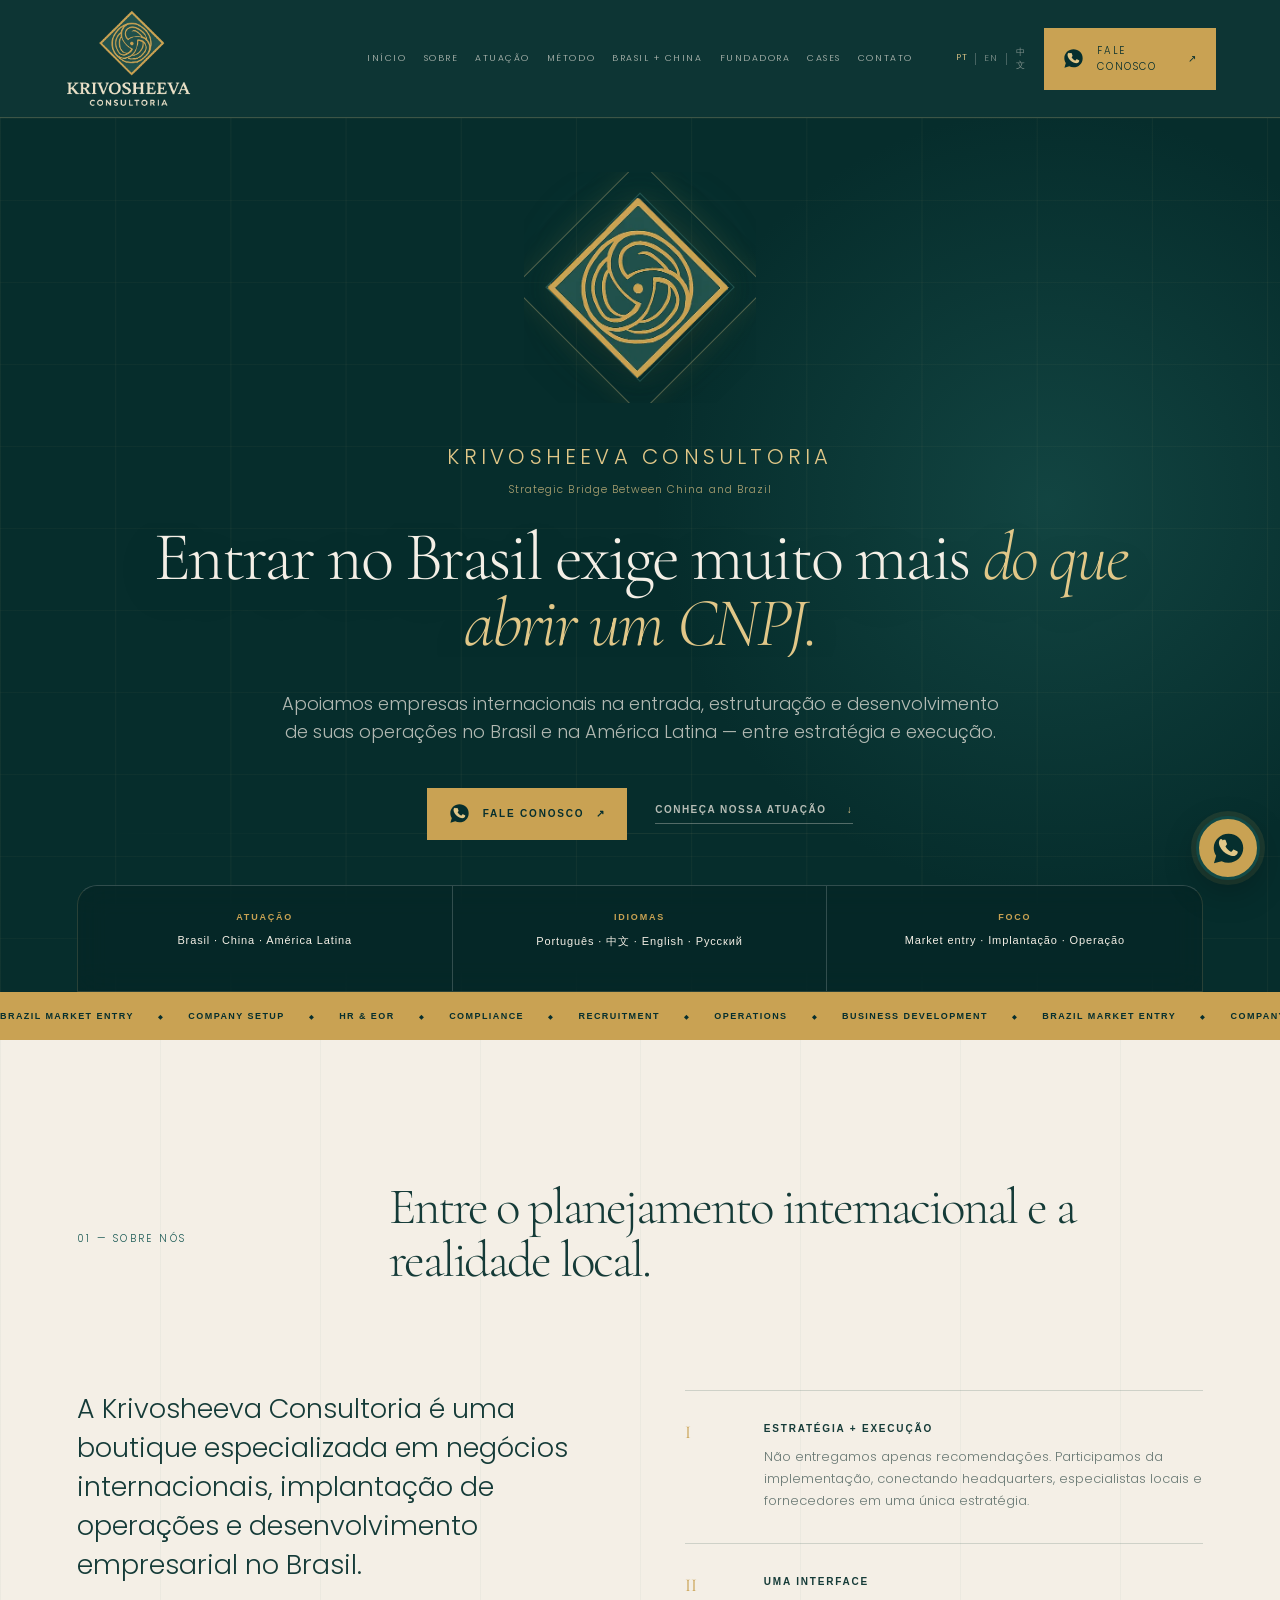
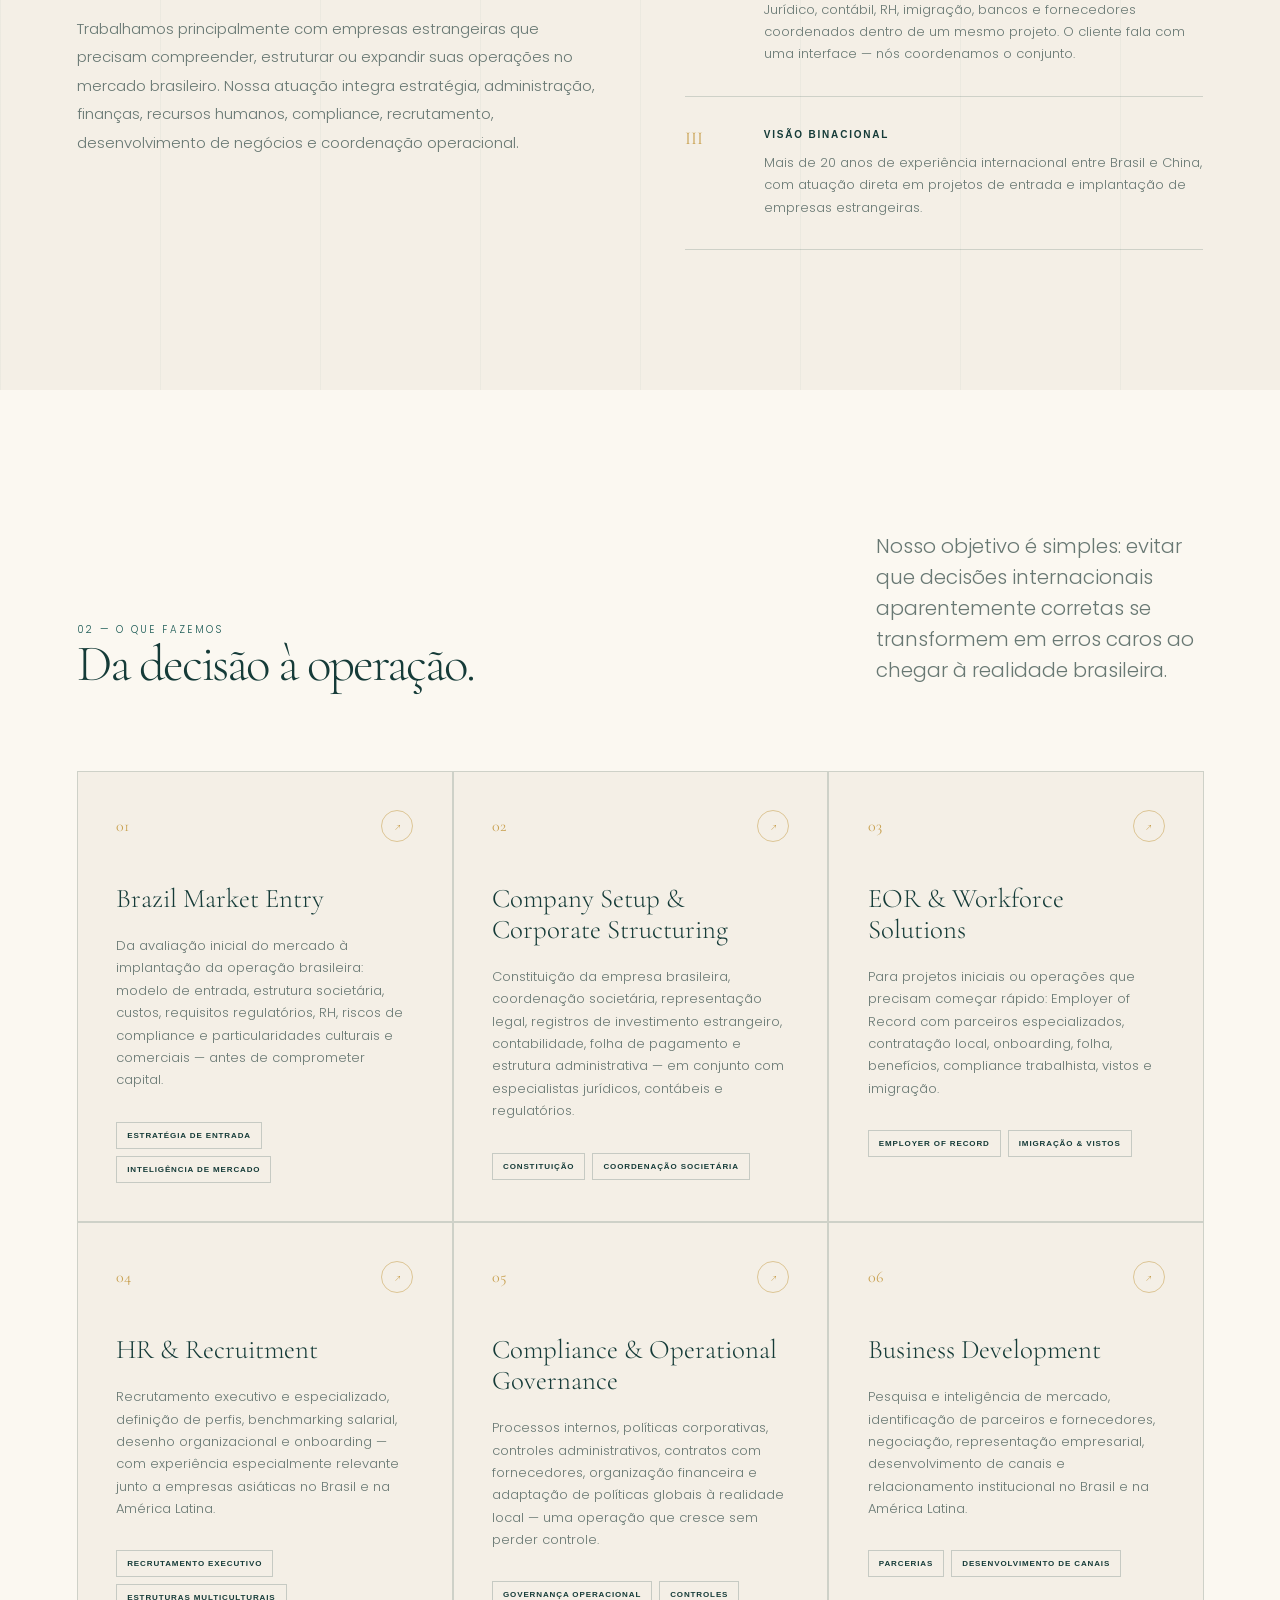
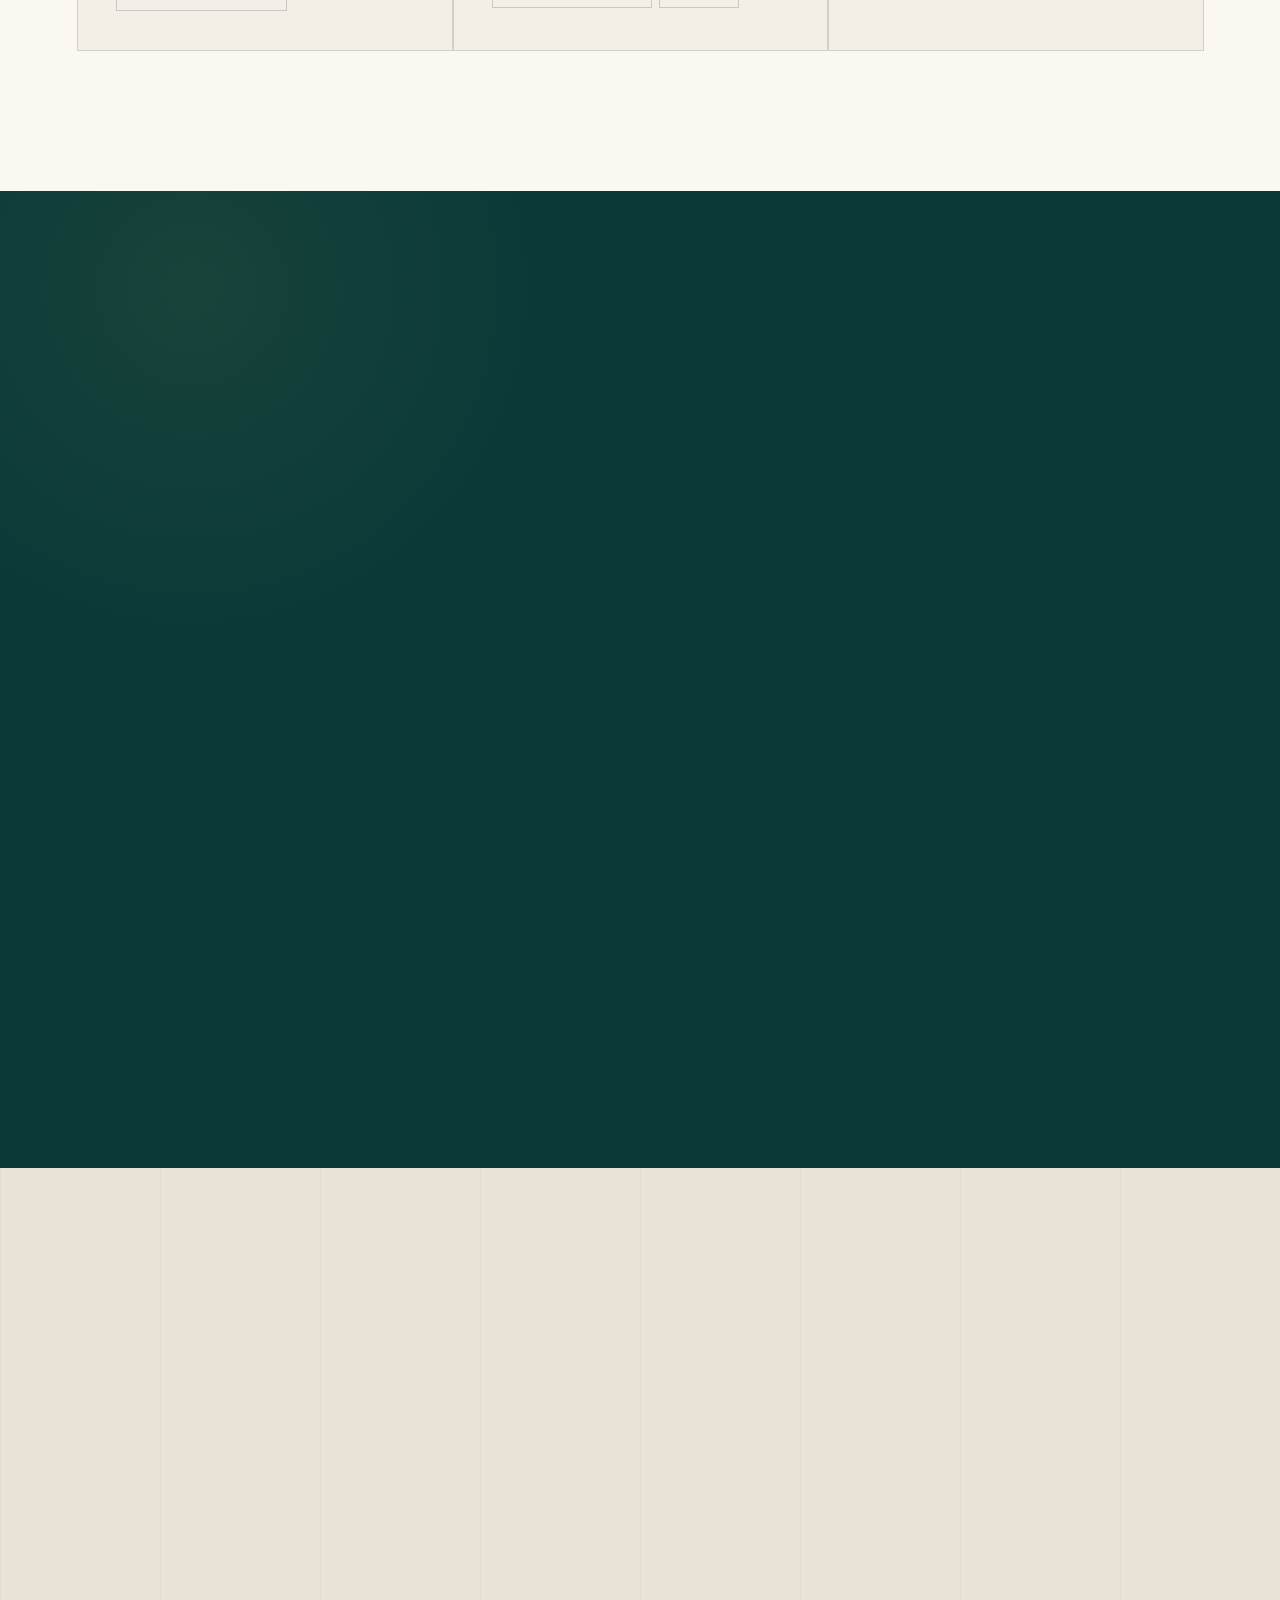
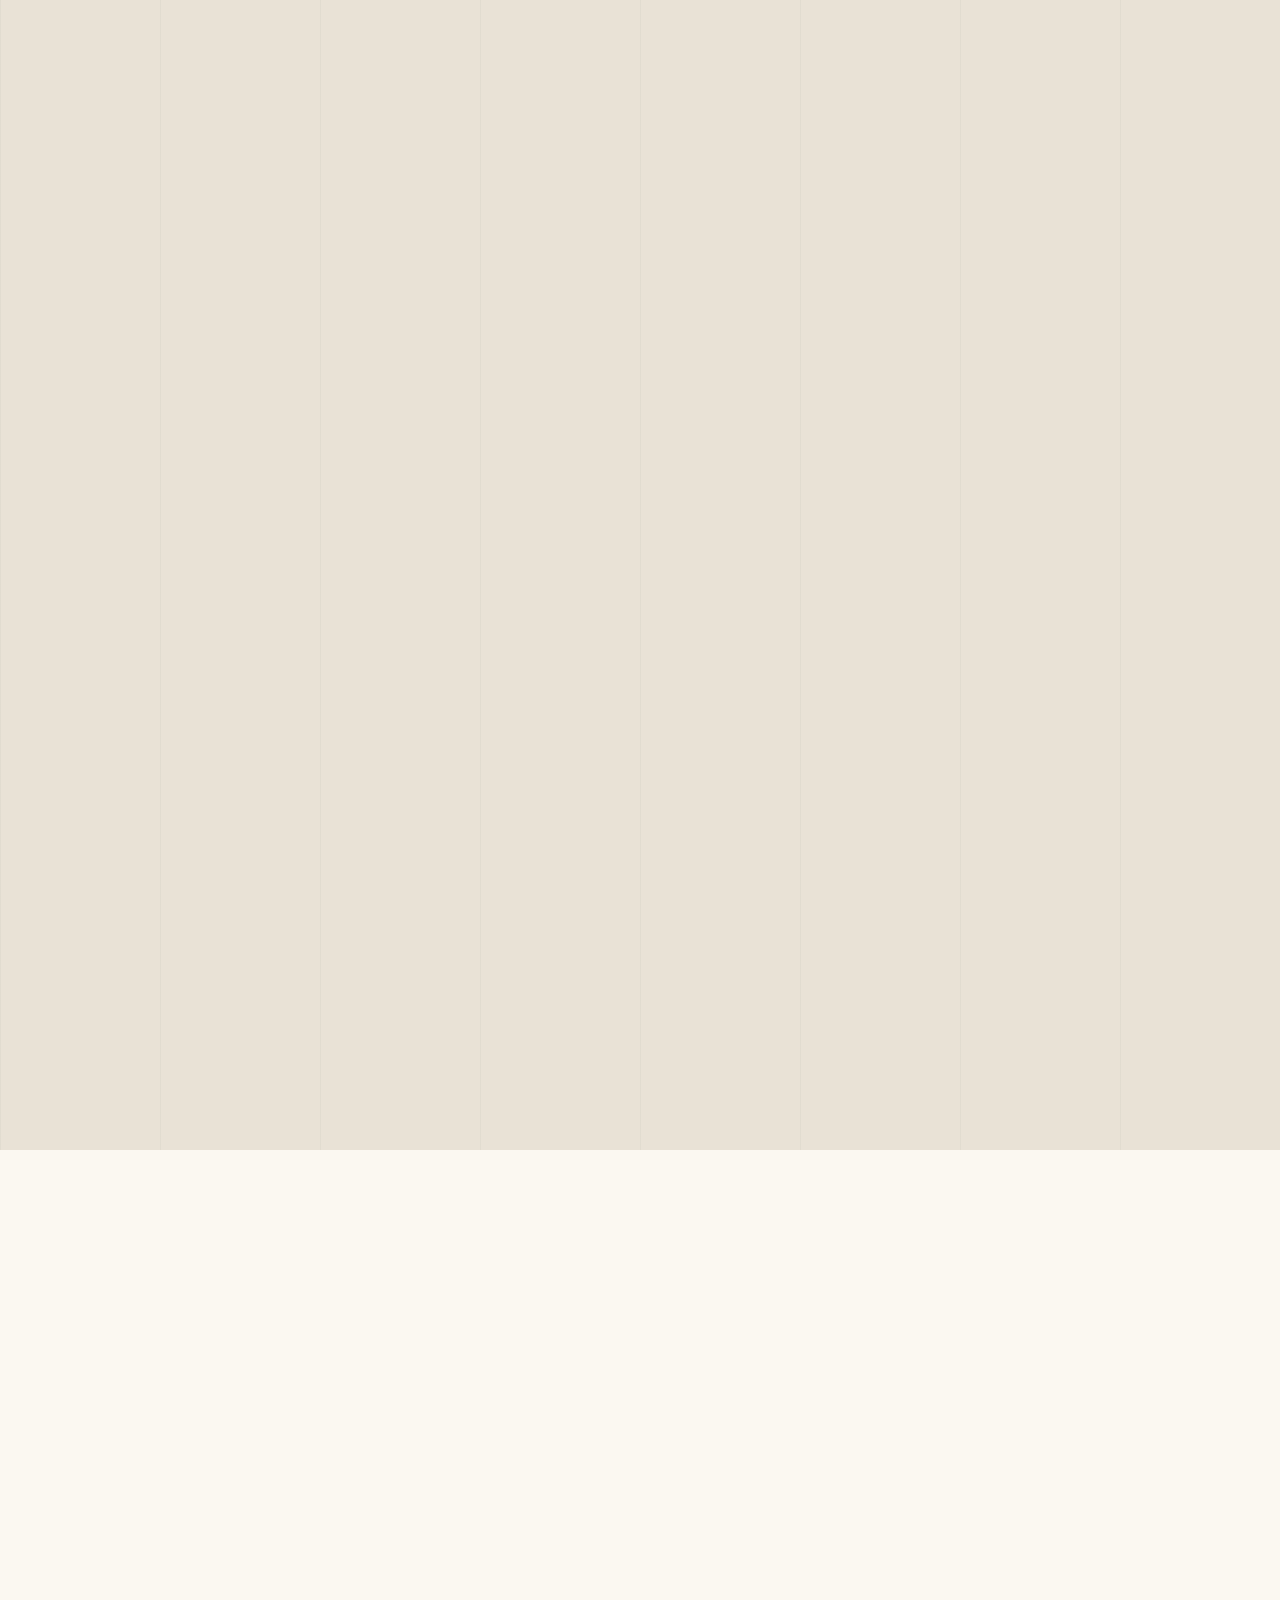
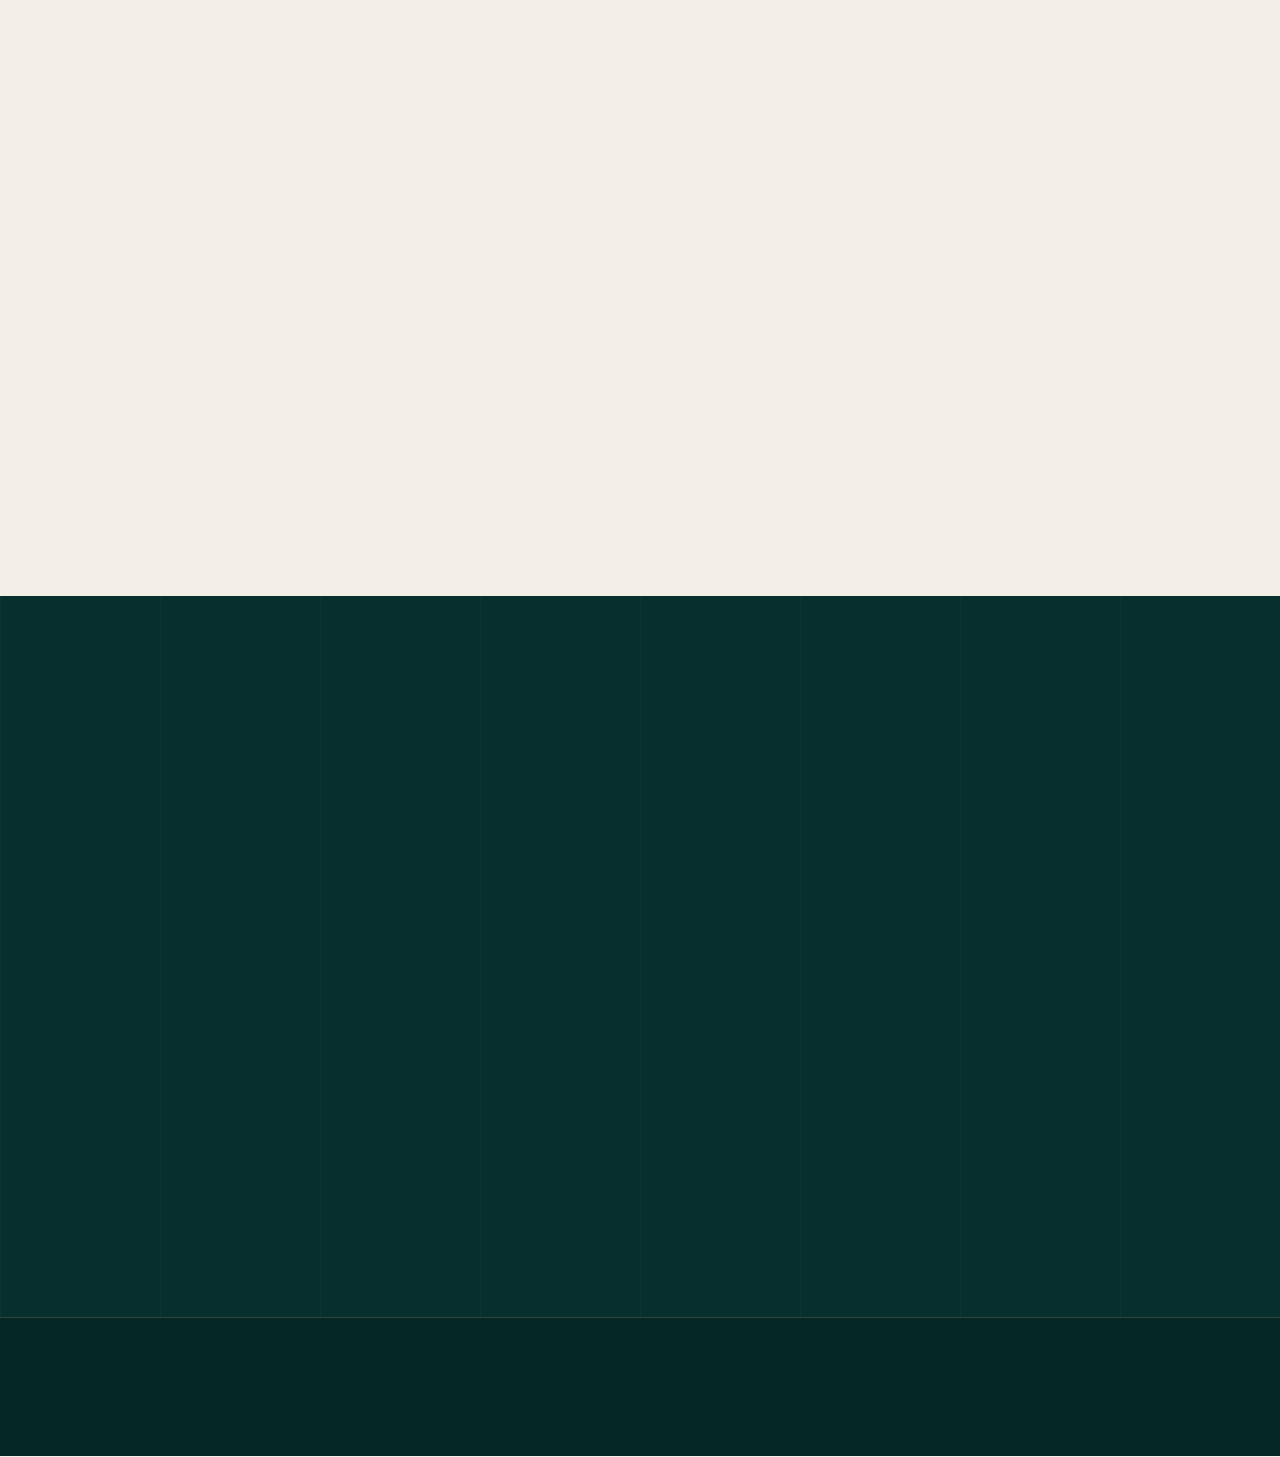
==== index.html @ f13bda57 "Add files via upload" ====
<!doctype html>
<html lang="pt-BR">
<head>
  <meta charset="UTF-8">
  <meta name="viewport" content="width=device-width, initial-scale=1">
  <meta name="description" content="Boutique de consultoria para entrada, estruturação e desenvolvimento de operações internacionais no Brasil, China e América Latina.">
  <meta name="theme-color" content="#062f2e">
  <meta property="og:title" content="Krivosheeva Consultoria">
  <meta property="og:description" content="Strategic Bridge Between China and Brazil">
  <meta property="og:type" content="website">
  <meta property="og:image" content="https://gust4vonmtmoreir4-beep.github.io/krivosheeva/og.jpg">
  <meta name="twitter:card" content="summary_large_image">
  <meta name="twitter:title" content="Krivosheeva Consultoria">
  <meta name="twitter:description" content="Strategic Bridge Between China and Brazil">
  <meta name="twitter:image" content="https://gust4vonmtmoreir4-beep.github.io/krivosheeva/og.jpg">
  <title>Krivosheeva Consultoria</title>
  <link rel="icon" type="image/png" href="favicon.png">
  <link rel="preload" as="image" href="krivosheeva-symbol-v6.webp" type="image/webp" fetchpriority="high">
  <link rel="preconnect" href="https://fonts.googleapis.com">
  <link rel="preconnect" href="https://fonts.gstatic.com" crossorigin>
  <link rel="preload" as="style" href="https://fonts.googleapis.com/css2?family=Cormorant+Garamond:ital,wght@0,300;0,400;0,500;1,300;1,400&family=Poppins:wght@300&display=swap" onload="this.onload=null;this.rel='stylesheet'">
  <noscript><link rel="stylesheet" href="https://fonts.googleapis.com/css2?family=Cormorant+Garamond:ital,wght@0,300;0,400;0,500;1,300;1,400&family=Poppins:wght@300&display=swap"></noscript>
  <style>:root {
  --teal-950: #062f2e;
  --teal-900: #0a3a38;
  --teal-800: #124946;
  --teal-700: #1e5c57;
  --gold: #c9a253;
  --gold-light: #e1c788;
  --ivory: #f4efe6;
  --ivory-deep: #e9e2d6;
  --paper: #fbf8f1;
  --ink: #153b38;
  --muted: #687873;
  --line: rgba(19, 59, 56, 0.17);
  --white-line: rgba(255, 255, 255, 0.18);
  --display: "Cormorant Garamond", Didot, "Bodoni MT", Baskerville, "Times New Roman", serif;
  --sans: "Helvetica Neue", Helvetica, Arial, sans-serif;
}

* {
  box-sizing: border-box;
}

html {
  scroll-behavior: smooth;
  scroll-padding-top: 120px;
}

body {
  margin: 0;
  background: var(--ivory);
  color: var(--ink);
  font-family: var(--sans);
  -webkit-font-smoothing: antialiased;
}

a {
  color: inherit;
  text-decoration: none;
}

button,
a,
summary {
  -webkit-tap-highlight-color: transparent;
}

a:focus-visible,
button:focus-visible,
summary:focus-visible {
  outline: 2px solid var(--gold-light);
  outline-offset: 5px;
}

::selection {
  background: var(--gold);
  color: var(--teal-950);
}

.site-header {
  align-items: center;
  background: rgba(6, 47, 46, 0.97);
  border-bottom: 1px solid rgba(225, 199, 136, 0.22);
  color: var(--ivory);
  display: grid;
  gap: 40px;
  grid-template-columns: minmax(220px, 1fr) auto minmax(220px, 1fr);
  height: 118px;
  padding: 0 clamp(24px, 5vw, 80px);
  position: sticky;
  top: 0;
  z-index: 50;
}

.brand-image {
  height: 102px;
}

.brand-image img {
  display: block;
  height: 100%;
  mix-blend-mode: normal;
  object-fit: contain;
  width: auto;
}

.header-actions {
  align-items: center;
  display: flex;
  gap: 14px;
  justify-self: end;
}

.language-toggle {
  align-items: center;
  background: transparent;
  display: inline-flex;
  gap: 5px;
}

.language-toggle button {
  background: transparent;
  border: 0;
  color: rgba(244, 239, 230, 0.48);
  cursor: pointer;
  font-family: var(--sans);
  font-size: 9px;
  font-weight: 700;
  letter-spacing: 0.1em;
  padding: 10px 3px;
  transition: color 220ms ease, transform 220ms ease;
}

.language-toggle button.active {
  color: var(--gold-light);
  transform: translateY(-1px);
}

.language-toggle i {
  background: rgba(244, 239, 230, 0.25);
  display: block;
  height: 12px;
  width: 1px;
}

.brand {
  align-items: center;
  display: inline-flex;
  gap: 13px;
  justify-self: start;
}

.brand > span:last-child {
  display: flex;
  flex-direction: column;
  line-height: 1;
}

.brand strong {
  font-family: var(--display);
  font-size: 17px;
  font-weight: 500;
  letter-spacing: 0.14em;
}

.brand small {
  font-size: 8px;
  letter-spacing: 0.42em;
  margin-top: 7px;
}

.brand-mark {
  border: 1px solid var(--gold);
  display: grid;
  height: 31px;
  place-items: center;
  transform: rotate(45deg);
  width: 31px;
}

.brand-mark i {
  border: 1px solid var(--gold-light);
  border-radius: 50%;
  height: 17px;
  position: relative;
  width: 17px;
}

.brand-mark i::after {
  background: var(--gold);
  border-radius: 50%;
  content: "";
  height: 4px;
  left: 6px;
  position: absolute;
  top: 6px;
  width: 4px;
}

.desktop-nav {
  align-items: center;
  display: flex;
  gap: 17px;
}

.desktop-nav a {
  color: rgba(244, 239, 230, 0.7);
  font-size: 9px;
  font-weight: 600;
  letter-spacing: 0.17em;
  position: relative;
  text-transform: uppercase;
  transition: color 180ms ease;
}

html[lang="zh-CN"] body {
  font-family: "PingFang SC", "Microsoft YaHei", "Noto Sans CJK SC", var(--sans);
}

html[lang="zh-CN"] .hero h1,
html[lang="zh-CN"] .section h2,
html[lang="zh-CN"] .contact-section h2,
html[lang="zh-CN"] .about-copy .lead,
html[lang="zh-CN"] .service-card h3,
html[lang="zh-CN"] .method-list h3,
html[lang="zh-CN"] .bridge-copy p:first-child,
html[lang="zh-CN"] .bridge-section blockquote,
html[lang="zh-CN"] .founder-content h2,
html[lang="zh-CN"] .founder-portrait figcaption strong,
html[lang="zh-CN"] .cases-grid h3,
html[lang="zh-CN"] .contact-details > a span,
html[lang="zh-CN"] .contact-details > div > span {
  font-family: "Songti SC", "STSong", "Noto Serif CJK SC", serif;
  letter-spacing: -0.02em;
}

html[lang="zh-CN"] .desktop-nav a,
html[lang="zh-CN"] .section-index,
html[lang="zh-CN"] .eyebrow,
html[lang="zh-CN"] .button,
html[lang="zh-CN"] .tags span,
html[lang="zh-CN"] .sectors span,
html[lang="zh-CN"] .expertise-strip span {
  letter-spacing: 0.08em;
}

.desktop-nav a::after {
  background: var(--gold);
  bottom: -8px;
  content: "";
  height: 1px;
  left: 0;
  position: absolute;
  transform: scaleX(0);
  transform-origin: left;
  transition: transform 180ms ease;
  width: 100%;
}

.desktop-nav a:hover {
  color: var(--ivory);
}

.desktop-nav a:hover::after {
  transform: scaleX(1);
}

.header-cta {
  align-items: center;
  background: transparent;
  border: 1px solid rgba(201, 162, 83, 0.65);
  color: var(--ivory);
  display: inline-flex;
  font-size: 10px;
  font-weight: 600;
  gap: 24px;
  justify-self: end;
  letter-spacing: 0.16em;
  padding: 14px 17px;
  text-transform: uppercase;
  transition: background 180ms ease, color 180ms ease;
}

.header-cta:hover {
  background: var(--gold);
  color: var(--teal-950);
}

.mobile-menu {
  display: none;
  justify-self: end;
  position: relative;
}

.mobile-menu summary {
  cursor: pointer;
  display: flex;
  flex-direction: column;
  gap: 6px;
  list-style: none;
  padding: 8px;
}

.mobile-menu summary::-webkit-details-marker {
  display: none;
}

.mobile-menu summary span {
  background: var(--gold-light);
  display: block;
  height: 1px;
  width: 26px;
}

.mobile-menu[open] summary span:first-child {
  transform: translateY(3.5px) rotate(45deg);
}

.mobile-menu[open] summary span:last-child {
  transform: translateY(-3.5px) rotate(-45deg);
}

.mobile-menu nav {
  background: var(--teal-900);
  border: 1px solid rgba(225, 199, 136, 0.3);
  color: var(--ivory);
  display: flex;
  flex-direction: column;
  min-width: 250px;
  padding: 12px 24px;
  position: absolute;
  right: 0;
  top: 46px;
}

.mobile-menu nav a {
  border-bottom: 1px solid var(--white-line);
  font-family: var(--display);
  font-size: 21px;
  padding: 17px 0;
}

.hero {
  background:
    radial-gradient(circle at 50% 38%, rgba(201, 162, 83, 0.15), transparent 28%),
    radial-gradient(circle at 18% 18%, rgba(30, 92, 87, 0.55), transparent 30%),
    linear-gradient(145deg, #052a29 0%, var(--teal-950) 48%, #031f1f 100%),
    var(--teal-950);
  color: var(--ivory);
  isolation: isolate;
  min-height: calc(100vh - 118px);
  overflow: hidden;
  padding: clamp(70px, 9vh, 112px) clamp(24px, 6vw, 96px) 0;
  position: relative;
}

.hero::before {
  background:
    linear-gradient(90deg, rgba(225, 199, 136, 0.055) 1px, transparent 1px) 0 0 / 12.5% 100%,
    linear-gradient(rgba(225, 199, 136, 0.035) 1px, transparent 1px) 0 0 / 100% 92px;
  border: 0;
  content: "";
  inset: 0;
  opacity: 0.7;
  position: absolute;
  z-index: 0;
}

.hero-motion {
  inset: 0;
  overflow: hidden;
  pointer-events: none;
  position: absolute;
  z-index: 1;
}

.motion-ring {
  border: 1px solid rgba(225, 199, 136, 0.17);
  border-radius: 50%;
  left: 50%;
  position: absolute;
  top: 44%;
}

.motion-ring::before,
.motion-ring::after {
  background: var(--gold-light);
  border-radius: 50%;
  box-shadow: 0 0 20px rgba(225, 199, 136, 0.7);
  content: "";
  height: 5px;
  position: absolute;
  width: 5px;
}

.motion-ring::before {
  left: 12%;
  top: 18%;
}

.motion-ring::after {
  bottom: 13%;
  right: 17%;
}

.motion-ring-one {
  animation: motionOrbitOne 20s linear infinite;
  height: min(64vw, 900px);
  width: min(64vw, 900px);
}

.motion-ring-two {
  animation: motionOrbitTwo 25s linear infinite;
  border-color: rgba(225, 199, 136, 0.1);
  height: min(48vw, 680px);
  width: min(48vw, 680px);
}

.motion-ring-three {
  animation: motionOrbitThree 18s ease-in-out infinite;
  border-color: rgba(225, 199, 136, 0.13);
  height: min(29vw, 390px);
  width: min(86vw, 1200px);
}

.motion-node {
  animation: motionNodePulse 3.6s ease-in-out infinite;
  background: var(--gold);
  background-clip: padding-box;
  border: 4px solid rgba(201, 162, 83, 0.14);
  border-radius: 50%;
  box-shadow: 0 0 0 1px rgba(225, 199, 136, 0.35), 0 0 28px rgba(201, 162, 83, 0.42);
  height: 13px;
  position: absolute;
  width: 13px;
}

.motion-node-one { left: 13%; top: 28%; }
.motion-node-two { animation-delay: -1.2s; right: 16%; top: 22%; }
.motion-node-three { animation-delay: -2.1s; bottom: 25%; left: 22%; }
.motion-node-four { animation-delay: -0.6s; bottom: 21%; right: 19%; }

.motion-label {
  animation: motionLabelFloat 7s ease-in-out infinite;
  color: rgba(225, 199, 136, 0.44);
  font-size: 8px;
  font-weight: 700;
  letter-spacing: 0.28em;
  position: absolute;
  text-transform: uppercase;
}

.motion-label-one { left: 8%; top: 50%; }
.motion-label-two { animation-delay: -2.4s; right: 9%; top: 43%; }
.motion-label-three { animation-delay: -4.5s; bottom: 15%; left: 50%; translate: -50% 0; }

.hero-grid {
  align-items: center;
  display: grid;
  grid-template-columns: minmax(0, 1fr);
  margin: 0 auto;
  max-width: 1160px;
  min-height: 530px;
  position: relative;
  z-index: 2;
}

.hero-copy {
  margin: 0 auto;
  max-width: 1000px;
  position: relative;
  text-align: center;
  width: 100%;
  z-index: 2;
}

.eyebrow,
.section-index {
  align-items: center;
  color: var(--gold);
  display: flex;
  font-size: 10px;
  font-weight: 700;
  gap: 12px;
  letter-spacing: 0.24em;
  margin: 0 0 28px;
  text-transform: uppercase;
}

.eyebrow span {
  background: var(--gold);
  display: block;
  height: 1px;
  width: 34px;
}

.hero .eyebrow {
  justify-content: center;
}

.hero h1 {
  font-family: var(--display);
  font-size: clamp(44px, 4.7vw, 72px);
  font-weight: 400;
  letter-spacing: -0.045em;
  line-height: 0.98;
  margin: 0 auto;
  max-width: 900px;
  text-shadow: 0 12px 55px rgba(0, 0, 0, 0.22);
}

.hero-intro {
  color: rgba(244, 239, 230, 0.72);
  font-family: var(--display);
  font-size: clamp(17px, 1.4vw, 22px);
  line-height: 1.54;
  margin: 34px auto 0;
  max-width: 720px;
}

.hero-actions,
.contact-actions {
  align-items: center;
  display: flex;
  flex-wrap: wrap;
  gap: 28px;
  margin-top: 42px;
}

.hero-actions {
  justify-content: center;
}

.button {
  align-items: center;
  display: inline-flex;
  font-size: 10px;
  font-weight: 700;
  gap: 30px;
  justify-content: space-between;
  letter-spacing: 0.18em;
  min-height: 52px;
  padding: 0 21px;
  text-transform: uppercase;
  transition: background 180ms ease, color 180ms ease, border-color 180ms ease;
}

.button span {
  transition: transform 220ms ease;
}

.button:hover span {
  transform: translate(3px, -3px);
}

.whatsapp-button {
  gap: 12px;
}

.whatsapp-button > span:last-child {
  margin-left: auto;
}

.whatsapp-icon {
  flex: 0 0 auto;
  height: 23px;
  overflow: visible;
  width: 23px;
}

.whatsapp-icon path:first-child {
  fill: #25d366;
}

.whatsapp-icon path:last-child {
  fill: #ffffff;
}

.button-gold {
  background: var(--gold);
  color: var(--teal-950);
}

.button-gold:hover {
  background: var(--gold-light);
}

.button-outline {
  border: 1px solid rgba(244, 239, 230, 0.4);
  color: var(--ivory);
}

.button-outline:hover {
  border-color: var(--gold);
  color: var(--gold-light);
}

.text-link {
  border-bottom: 1px solid rgba(244, 239, 230, 0.32);
  color: rgba(244, 239, 230, 0.74);
  font-size: 10px;
  font-weight: 600;
  letter-spacing: 0.15em;
  padding-bottom: 8px;
  text-transform: uppercase;
}

.text-link span {
  color: var(--gold-light);
  margin-left: 16px;
}

.hero-emblem {
  align-items: center;
  display: flex;
  flex-direction: column;
  justify-content: center;
  min-height: 470px;
  position: relative;
}

.hero-emblem figure {
  background: var(--paper);
  border: 1px solid rgba(225, 199, 136, 0.65);
  box-shadow: 0 30px 80px rgba(0, 0, 0, 0.22);
  margin: 0;
  padding: clamp(14px, 2vw, 26px);
  position: relative;
  transform: rotate(-2deg);
  width: min(100%, 430px);
  z-index: 2;
  animation: emblemFloat 7s ease-in-out infinite;
}

.hero-emblem figure::after {
  border: 1px solid rgba(201, 162, 83, 0.45);
  content: "";
  inset: 10px;
  pointer-events: none;
  position: absolute;
}

.hero-emblem img {
  display: block;
  height: auto;
  mix-blend-mode: multiply;
  width: 100%;
}

.hero-emblem.hero-visual {
  min-height: 470px;
}

.hero-emblem figure.hero-illustration {
  animation: heroVisualFloat 8s ease-in-out infinite;
  background: transparent;
  border: 0;
  box-shadow: none;
  padding: 0;
  transform: none;
  width: min(100%, 790px);
}

.hero-emblem figure.hero-illustration::after {
  display: none;
}

.hero-emblem figure.hero-illustration img {
  filter: drop-shadow(0 30px 30px rgba(0, 0, 0, 0.22));
  mix-blend-mode: normal;
}

.hero-emblem > p {
  color: rgba(244, 239, 230, 0.54);
  font-size: 8px;
  letter-spacing: 0.18em;
  margin: 24px 0 0;
  position: relative;
  text-transform: uppercase;
  z-index: 2;
}

.hero-emblem > p .concept {
  color: var(--gold);
  margin: 0 5px;
}

.hero-emblem > p .concept b {
  font-weight: 400;
  margin-right: 10px;
}

.orbit {
  border: 1px solid rgba(201, 162, 83, 0.18);
  border-radius: 50%;
  height: 470px;
  position: absolute;
  width: 470px;
}

.orbit-one {
  animation: orbitSpin 28s linear infinite;
}

.orbit::after {
  background: var(--gold);
  border-radius: 50%;
  content: "";
  height: 5px;
  left: 38px;
  position: absolute;
  top: 72px;
  width: 5px;
}

.orbit-two {
  height: 390px;
  transform: rotate(62deg);
  width: 390px;
  animation: orbitSpinReverse 22s linear infinite;
}

.hero-facts {
  backdrop-filter: blur(14px);
  background: rgba(4, 35, 34, 0.5);
  border: 1px solid rgba(225, 199, 136, 0.17);
  border-radius: 20px 20px 0 0;
  border-top: 1px solid var(--white-line);
  display: grid;
  grid-template-columns: repeat(3, 1fr);
  margin: clamp(70px, 10vh, 120px) auto 0;
  max-width: 1380px;
  overflow: hidden;
  position: relative;
  z-index: 2;
}

.hero-facts div {
  align-items: center;
  border-right: 1px solid var(--white-line);
  display: flex;
  flex-direction: column;
  gap: 12px;
  min-height: 105px;
  padding: 26px 34px;
  text-align: center;
}

.hero-facts div:first-child {
  padding-left: 34px;
}

.hero-facts div:last-child {
  border-right: 0;
}

.hero .button-gold {
  overflow: hidden;
  position: relative;
}

.hero .button-gold::after {
  animation: heroButtonShine 4.8s ease-in-out infinite;
  background: linear-gradient(90deg, transparent, rgba(255, 255, 255, 0.48), transparent);
  content: "";
  inset: 0;
  position: absolute;
  transform: translateX(-140%) skewX(-18deg);
}

.hero-facts span,
.contact-details > p,
.sectors > p,
.trusted-by > span {
  color: var(--gold);
  font-size: 9px;
  font-weight: 700;
  letter-spacing: 0.2em;
  text-transform: uppercase;
}

.hero-facts strong {
  font-size: 11px;
  font-weight: 500;
  letter-spacing: 0.08em;
}

.expertise-strip {
  align-items: center;
  background: var(--gold);
  color: var(--teal-950);
  display: flex;
  justify-content: flex-start;
  min-height: 48px;
  overflow: hidden;
  padding: 0;
  white-space: nowrap;
}

.expertise-track {
  align-items: center;
  animation: expertiseMarquee 34s linear infinite;
  display: flex;
  flex-shrink: 0;
  min-width: max-content;
  will-change: transform;
}

.expertise-strip span {
  align-items: center;
  display: inline-flex;
  font-size: 9px;
  font-weight: 800;
  letter-spacing: 0.16em;
  text-transform: uppercase;
}

.expertise-strip span i {
  font-size: 6px;
  font-style: normal;
  margin: 0 24px;
}

.section {
  padding: clamp(90px, 11vw, 168px) clamp(24px, 6vw, 96px);
}

.section-light {
  background:
    linear-gradient(90deg, rgba(19, 59, 56, 0.035) 1px, transparent 1px) 0 0 / 12.5% 100%,
    var(--ivory);
}

.section-heading,
.about-layout,
.section-heading-wide,
.bridge-heading,
.bridge-grid,
.founder-section,
.cases-grid,
.trusted-by {
  margin-left: auto;
  margin-right: auto;
  max-width: 1380px;
}

.section-heading {
  display: grid;
  gap: 35px;
  grid-template-columns: minmax(170px, 0.34fr) minmax(0, 1fr);
}

.section-index {
  color: var(--teal-700);
  margin: 9px 0 0;
}

.section-index-gold {
  color: var(--gold-light);
}

.section h2,
.contact-section h2 {
  font-family: var(--display);
  font-size: clamp(36px, 4vw, 61px);
  font-weight: 400;
  letter-spacing: -0.04em;
  line-height: 1.04;
  margin: 0;
}

.section-heading h2 {
  max-width: 900px;
}

.about-layout {
  display: grid;
  gap: clamp(55px, 7vw, 105px);
  grid-template-columns: minmax(0, 1fr) minmax(420px, 1fr);
  margin-top: clamp(70px, 8vw, 118px);
  padding-left: 0;
}

.about-copy .lead {
  color: var(--ink);
  font-family: var(--display);
  font-size: clamp(24px, 2.1vw, 32px);
  line-height: 1.45;
  margin: 0 0 30px;
}

.about-copy > p:not(.lead),
.bridge-copy p,
.founder-content > p,
.method-intro > p:last-child,
.contact-copy > p {
  color: var(--muted);
  font-size: 15px;
  line-height: 1.9;
}

.principles {
  border-top: 1px solid var(--line);
}

.principles article {
  border-bottom: 1px solid var(--line);
  display: grid;
  gap: 25px;
  grid-template-columns: 54px 1fr;
  padding: 30px 0;
}

.principles article > span {
  color: var(--gold);
  font-family: var(--display);
  font-size: 18px;
}

.principles h3 {
  font-size: 10px;
  letter-spacing: 0.18em;
  margin: 2px 0 12px;
  text-transform: uppercase;
}

.principles p {
  color: var(--muted);
  font-size: 13px;
  line-height: 1.72;
  margin: 0;
}

.services-section {
  background: var(--paper);
}

.section-heading-wide {
  align-items: end;
  display: grid;
  gap: clamp(50px, 9vw, 140px);
  grid-template-columns: minmax(0, 1.15fr) minmax(310px, 0.55fr);
}

.section-heading-wide > p {
  color: var(--muted);
  font-family: var(--display);
  font-size: 20px;
  line-height: 1.55;
  margin: 0 0 5px;
}

.services-grid {
  display: grid;
  gap: 1px;
  grid-template-columns: repeat(3, 1fr);
  margin: 80px auto 0;
  max-width: 1380px;
}

.service-card {
  background: var(--ivory);
  border: 1px solid var(--line);
  margin: 0 -1px -1px 0;
  min-height: 390px;
  padding: clamp(30px, 3vw, 45px);
  transition: background 180ms ease, transform 180ms ease;
}

.service-card:hover {
  background: #eee7db;
  transform: translateY(-3px);
}

.service-top {
  align-items: center;
  color: var(--gold);
  display: flex;
  font-family: var(--display);
  justify-content: space-between;
}

.service-top i {
  border: 1px solid rgba(201, 162, 83, 0.55);
  border-radius: 50%;
  display: grid;
  font-size: 11px;
  font-style: normal;
  height: 32px;
  place-items: center;
  width: 32px;
}

.service-card h3 {
  font-family: var(--display);
  font-size: clamp(25px, 2.1vw, 32px);
  font-weight: 400;
  line-height: 1.15;
  margin: 42px 0 20px;
  max-width: 330px;
}

.service-card > p {
  color: var(--muted);
  font-size: 13px;
  line-height: 1.72;
  margin: 0;
}

.tags {
  display: flex;
  flex-wrap: wrap;
  gap: 7px;
  margin-top: 30px;
}

.tags span {
  border: 1px solid rgba(19, 59, 56, 0.2);
  font-size: 8px;
  font-weight: 700;
  letter-spacing: 0.11em;
  padding: 8px 10px;
  text-transform: uppercase;
}

.method-section {
  background:
    radial-gradient(circle at 15% 10%, rgba(201, 162, 83, 0.08), transparent 25%),
    var(--teal-900);
  color: var(--ivory);
  display: grid;
  gap: clamp(70px, 10vw, 160px);
  grid-template-columns: minmax(0, 0.75fr) minmax(500px, 1fr);
  position: relative;
}

.method-intro {
  margin-left: auto;
  max-width: 620px;
}

.method-intro > p:last-child {
  color: rgba(244, 239, 230, 0.62);
  margin-top: 38px;
  max-width: 540px;
}

.method-list {
  border-top: 1px solid var(--white-line);
  list-style: none;
  margin: 0;
  max-width: 720px;
  padding: 0;
}

.method-list li {
  border-bottom: 1px solid var(--white-line);
  display: grid;
  gap: 25px;
  grid-template-columns: 45px 1fr;
  padding: 28px 0;
}

.method-list li > span {
  color: var(--gold-light);
  font-family: var(--display);
  font-size: 18px;
}

.method-list h3 {
  font-family: var(--display);
  font-size: 27px;
  font-weight: 400;
  margin: 0 0 8px;
}

.method-list p {
  color: rgba(244, 239, 230, 0.57);
  font-size: 12px;
  line-height: 1.7;
  margin: 0;
}

.method-note {
  border-left: 1px solid var(--gold);
  bottom: 70px;
  color: rgba(244, 239, 230, 0.5);
  font-family: var(--display);
  font-size: 14px;
  left: clamp(24px, 6vw, 96px);
  line-height: 1.65;
  margin: 0;
  max-width: 470px;
  padding-left: 20px;
  position: absolute;
}

.bridge-section {
  background:
    linear-gradient(90deg, rgba(19, 59, 56, 0.035) 1px, transparent 1px) 0 0 / 12.5% 100%,
    var(--ivory-deep);
}

.bridge-heading h2 em {
  color: var(--teal-700);
  font-weight: 400;
}

.bridge-grid {
  display: grid;
  gap: clamp(70px, 11vw, 170px);
  grid-template-columns: minmax(0, 0.72fr) minmax(500px, 1fr);
  margin-top: 90px;
  padding-left: 16%;
}

.bridge-copy p:first-child {
  color: var(--ink);
  font-family: var(--display);
  font-size: 23px;
  line-height: 1.55;
  margin-top: 0;
}

.metrics {
  display: grid;
  grid-template-columns: repeat(3, 1fr);
}

.metrics article {
  border-left: 1px solid var(--line);
  display: flex;
  flex-direction: column;
  min-height: 230px;
  padding: 25px 25px;
}

.metrics strong {
  color: var(--teal-700);
  font-family: var(--display);
  font-size: clamp(27px, 2.6vw, 40px);
  font-weight: 400;
  min-height: 75px;
}

.metrics span {
  font-size: 9px;
  font-weight: 700;
  letter-spacing: 0.15em;
  text-transform: uppercase;
}

.metrics p {
  color: var(--muted);
  font-size: 11px;
  line-height: 1.6;
}

.metrics .metric-highlight {
  background: var(--teal-800);
  color: var(--ivory);
  margin-top: -18px;
  min-height: 266px;
  padding-top: 42px;
}

.metrics .metric-highlight strong {
  color: var(--gold-light);
}

.metrics .metric-highlight p {
  color: rgba(244, 239, 230, 0.55);
}

.bridge-section blockquote {
  color: var(--teal-700);
  font-family: var(--display);
  font-size: clamp(30px, 3.1vw, 48px);
  font-style: italic;
  line-height: 1.28;
  margin: 100px auto 0;
  max-width: 1000px;
  text-align: center;
}

.founder-section {
  align-items: start;
  background: var(--paper);
  display: grid;
  gap: clamp(55px, 8vw, 120px);
  grid-template-columns: minmax(260px, 0.55fr) minmax(0, 1fr);
  max-width: none;
}

.founder-portrait {
  align-self: start;
  margin: 0;
  max-width: 500px;
  position: relative;
  top: auto;
}

.portrait-frame {
  background: var(--teal-800);
  border: 1px solid rgba(201, 162, 83, 0.48);
  overflow: hidden;
  position: relative;
}

.portrait-frame::before {
  background: linear-gradient(180deg, transparent 55%, rgba(6, 47, 46, 0.7) 100%);
  content: "";
  inset: 0;
  pointer-events: none;
  position: absolute;
  z-index: 1;
}

.portrait-frame::after {
  border: 1px solid rgba(225, 199, 136, 0.62);
  content: "";
  inset: 14px;
  pointer-events: none;
  position: absolute;
  z-index: 2;
}

.portrait-frame img {
  display: block;
  height: auto;
  transform: scale(1.005);
  transition: filter 900ms ease, transform 1100ms cubic-bezier(0.2, 0.72, 0.2, 1);
  width: 100%;
}

.founder-portrait:hover .portrait-frame img {
  filter: saturate(0.92) contrast(1.03);
  transform: scale(1.035);
}

.portrait-frame > span {
  bottom: 38px;
  color: var(--gold-light);
  display: grid;
  font-family: var(--display);
  font-size: 22px;
  height: 74px;
  letter-spacing: 0.06em;
  place-items: center;
  position: absolute;
  right: 38px;
  width: 74px;
  z-index: 3;
}

.portrait-frame > span::before {
  border: 1px solid var(--gold);
  content: "";
  inset: 11px;
  position: absolute;
  transform: rotate(45deg);
}

.founder-portrait figcaption {
  align-items: flex-start;
  border-bottom: 1px solid var(--line);
  display: flex;
  flex-direction: column;
  padding: 25px 5px 22px;
}

.founder-portrait figcaption strong {
  font-family: var(--display);
  font-size: 30px;
  font-weight: 400;
}

.founder-portrait figcaption small {
  color: var(--teal-700);
  font-size: 8px;
  font-weight: 700;
  letter-spacing: 0.17em;
  margin-top: 8px;
  text-transform: uppercase;
}

.founder-signature {
  align-items: center;
  align-self: stretch;
  background: var(--teal-800);
  color: var(--ivory);
  display: flex;
  flex-direction: column;
  justify-content: center;
  min-height: 610px;
  overflow: hidden;
  padding: 55px 30px;
  position: relative;
  text-align: center;
}

.founder-signature::before,
.founder-signature::after {
  border: 1px solid rgba(225, 199, 136, 0.24);
  border-radius: 50%;
  content: "";
  height: 450px;
  position: absolute;
  width: 450px;
}

.founder-signature::after {
  height: 320px;
  transform: translate(90px, -70px);
  width: 320px;
}

.founder-signature > span {
  display: grid;
  font-family: var(--display);
  font-size: 44px;
  height: 150px;
  letter-spacing: 0.04em;
  place-items: center;
  position: relative;
  width: 150px;
  z-index: 2;
}

.founder-signature > span::before {
  border: 1px solid var(--gold);
  content: "";
  inset: 22px;
  position: absolute;
  transform: rotate(45deg);
}

.founder-signature > span::first-letter {
  color: var(--gold-light);
}

.founder-signature > p {
  font-family: var(--display);
  font-size: 38px;
  line-height: 1.05;
  margin: 70px 0 13px;
  position: relative;
  z-index: 2;
}

.founder-signature small {
  color: var(--gold-light);
  font-size: 8px;
  letter-spacing: 0.19em;
  position: relative;
  text-transform: uppercase;
  z-index: 2;
}

.founder-content {
  max-width: 790px;
}

.founder-content h2 {
  font-size: clamp(34px, 3.4vw, 54px);
  margin-bottom: 40px;
}

.founder-content > p {
  max-width: 690px;
}

.credentials {
  border-top: 1px solid var(--line);
  list-style: none;
  margin: 40px 0 0;
  max-width: 720px;
  padding: 0;
}

.credentials li {
  border-bottom: 1px solid var(--line);
  color: var(--ink);
  font-size: 12px;
  line-height: 1.5;
  padding: 15px 15px 15px 34px;
  position: relative;
}

.credentials li::before {
  color: var(--gold);
  content: "◆";
  font-size: 6px;
  left: 6px;
  position: absolute;
  top: 20px;
}

.sectors {
  border-top: 1px solid var(--line);
  margin-top: 46px;
  padding-top: 30px;
}

.sectors > div {
  display: flex;
  flex-wrap: wrap;
  gap: 9px;
  margin-top: 22px;
}

.sectors span {
  border: 1px solid var(--line);
  font-size: 9px;
  letter-spacing: 0.1em;
  padding: 12px 15px;
  text-transform: uppercase;
}

.cases-section {
  background: var(--ivory);
}

.cases-grid {
  display: grid;
  gap: 18px;
  grid-template-columns: repeat(3, 1fr);
  margin-top: 75px;
}

.cases-grid article {
  background: var(--paper);
  border-top: 2px solid var(--gold);
  display: flex;
  flex-direction: column;
  min-height: 360px;
  padding: 35px;
}

.cases-grid article > span {
  color: var(--gold);
  font-family: var(--display);
}

.cases-grid article > p {
  font-size: 9px;
  font-weight: 700;
  letter-spacing: 0.17em;
  margin: 48px 0 18px;
  text-transform: uppercase;
}

.cases-grid h3 {
  font-family: var(--display);
  font-size: clamp(27px, 2.3vw, 36px);
  font-weight: 400;
  line-height: 1.2;
  margin: 0;
}

.cases-grid small {
  border-top: 1px solid var(--line);
  color: var(--muted);
  font-size: 8px;
  letter-spacing: 0.11em;
  line-height: 1.6;
  margin-top: auto;
  padding-top: 20px;
  text-transform: uppercase;
}

.trusted-by {
  align-items: center;
  border-bottom: 1px solid var(--line);
  border-top: 1px solid var(--line);
  display: grid;
  gap: 30px;
  grid-template-columns: minmax(180px, 1fr) auto 1px auto minmax(260px, 1.5fr);
  margin-top: 55px;
  padding: 30px 0;
}

.trusted-by strong {
  font-family: var(--display);
  font-size: 28px;
  font-weight: 500;
  letter-spacing: 0.05em;
}

.trusted-by i {
  background: var(--line);
  height: 30px;
  width: 1px;
}

.trusted-by small {
  color: var(--muted);
  font-size: 10px;
  line-height: 1.6;
  text-align: right;
}

.client-logos {
  border-top: 1px solid var(--line);
  margin: 70px auto 0;
  max-width: 1380px;
  padding-top: 30px;
}

.client-logos > p {
  color: var(--gold);
  font-size: 9px;
  font-weight: 700;
  letter-spacing: 0.2em;
  margin: 0 0 26px;
  text-transform: uppercase;
}

.client-logo-grid {
  display: grid;
  gap: 1px;
  grid-template-columns: repeat(5, minmax(0, 1fr));
}

.client-logo-grid figure {
  align-items: center;
  background: #ffffff;
  border: 1px solid var(--line);
  display: flex;
  justify-content: center;
  margin: 0 -1px -1px 0;
  min-height: 145px;
  overflow: hidden;
  padding: 24px;
  transition: border-color 220ms ease, transform 220ms ease;
}

.client-logo-grid figure:hover {
  border-color: rgba(201, 162, 83, 0.75);
  transform: translateY(-3px);
  z-index: 1;
}

.client-logo-grid img {
  display: block;
  max-height: 82px;
  max-width: 100%;
  object-fit: contain;
  width: auto;
}

.client-logos > small {
  color: var(--muted);
  display: block;
  font-size: 10px;
  line-height: 1.6;
  margin-top: 22px;
  max-width: 620px;
}

.contact-section {
  background:
    linear-gradient(90deg, rgba(225, 199, 136, 0.04) 1px, transparent 1px) 0 0 / 12.5% 100%,
    var(--teal-950);
  color: var(--ivory);
  display: grid;
  gap: clamp(80px, 12vw, 190px);
  grid-template-columns: minmax(0, 1.2fr) minmax(360px, 0.62fr);
  padding: clamp(100px, 12vw, 180px) clamp(24px, 6vw, 96px);
}

.contact-copy {
  margin-left: 0;
  max-width: 820px;
}

.contact-copy h2 {
  font-size: clamp(41px, 4.9vw, 74px);
}

.contact-copy > p {
  color: rgba(244, 239, 230, 0.64);
  margin-top: 38px;
  max-width: 660px;
}

.contact-details {
  align-self: end;
  border-top: 1px solid var(--white-line);
  margin-right: auto;
  max-width: 500px;
  width: 100%;
}

.contact-details > p {
  margin: 0;
  padding: 22px 0;
}

.contact-details > a,
.contact-details > div {
  align-items: center;
  border-top: 1px solid var(--white-line);
  display: flex;
  justify-content: space-between;
  min-height: 84px;
}

.contact-details > a span,
.contact-details > div > span {
  font-family: var(--display);
  font-size: 21px;
}

.contact-details small {
  color: rgba(244, 239, 230, 0.46);
  display: block;
  font-family: var(--sans);
  font-size: 9px;
  letter-spacing: 0.06em;
  margin-top: 8px;
}

.contact-details b {
  color: var(--gold-light);
  font-size: 8px;
  letter-spacing: 0.14em;
  text-transform: uppercase;
}

.contact-details > div {
  align-items: flex-start;
  flex-direction: column;
  justify-content: center;
}

.contact-details > div p {
  color: rgba(244, 239, 230, 0.57);
  font-size: 10px;
  letter-spacing: 0.06em;
  margin: 10px 0 0;
}

footer {
  align-items: center;
  background: #052725;
  border-top: 1px solid rgba(225, 199, 136, 0.18);
  color: var(--ivory);
  display: grid;
  grid-template-columns: 1fr auto 1fr;
  min-height: 130px;
  padding: 28px clamp(24px, 6vw, 96px);
}

footer p,
footer > a:last-child {
  color: rgba(244, 239, 230, 0.42);
  font-size: 8px;
  letter-spacing: 0.1em;
  text-transform: uppercase;
}

footer > a:last-child {
  justify-self: end;
}

.footer-brand {
  height: 82px;
  padding: 0;
}

.floating-contact {
  align-items: center;
  background: #25d366;
  bottom: 22px;
  box-shadow: 0 12px 35px rgba(0, 0, 0, 0.2);
  color: #ffffff;
  display: flex;
  font-size: 9px;
  font-weight: 800;
  gap: 10px;
  letter-spacing: 0.11em;
  padding: 10px 16px 10px 9px;
  position: fixed;
  right: 22px;
  text-transform: uppercase;
  transition: background 220ms ease, transform 220ms ease;
  z-index: 60;
}

.floating-contact:hover {
  background: #1fb957;
  transform: translateY(-3px);
}

.floating-contact span {
  border: 1px solid currentColor;
  border-radius: 50%;
  display: grid;
  font-family: var(--display);
  font-size: 13px;
  height: 29px;
  place-items: center;
  width: 29px;
}

.floating-contact .whatsapp-icon {
  height: 30px;
  width: 30px;
}

.floating-contact .whatsapp-icon path:first-child {
  fill: #ffffff;
}

.floating-contact .whatsapp-icon path:last-child {
  fill: #25d366;
}

.language-transition {
  opacity: 1;
  transition: opacity 180ms ease;
}

.language-transition.is-switching {
  opacity: 0.18;
}

[data-reveal] {
  opacity: 0;
  transform: translateY(30px);
  transition:
    opacity 780ms cubic-bezier(0.2, 0.72, 0.2, 1) var(--reveal-delay, 0ms),
    transform 780ms cubic-bezier(0.2, 0.72, 0.2, 1) var(--reveal-delay, 0ms);
}

[data-reveal].is-visible {
  opacity: 1;
  transform: translateY(0);
}

.hero-enter {
  animation: heroReveal 900ms cubic-bezier(0.2, 0.72, 0.2, 1) both;
}

.hero-enter-one { animation-delay: 80ms; }
.hero-enter-two { animation-delay: 180ms; }
.hero-enter-three { animation-delay: 310ms; }
.hero-enter-four { animation-delay: 440ms; }

.mobile-menu[open] nav {
  animation: menuDrop 220ms ease both;
}

.service-card:hover .service-top i {
  background: var(--gold);
  color: var(--teal-950);
  transform: rotate(45deg);
}

.service-top i {
  transition: background 220ms ease, color 220ms ease, transform 220ms ease;
}

.sr-only {
  clip: rect(0, 0, 0, 0);
  clip-path: inset(50%);
  height: 1px;
  overflow: hidden;
  position: absolute;
  white-space: nowrap;
  width: 1px;
}

@keyframes heroReveal {
  from { clip-path: inset(0 0 100% 0); filter: blur(8px); opacity: 0; transform: translateY(34px); }
  to { clip-path: inset(0 0 0 0); filter: blur(0); opacity: 1; transform: translateY(0); }
}

@keyframes motionOrbitOne {
  from { transform: translate(-50%, -50%) rotate(0deg); }
  to { transform: translate(-50%, -50%) rotate(360deg); }
}

@keyframes motionOrbitTwo {
  from { transform: translate(-50%, -50%) rotate(52deg); }
  to { transform: translate(-50%, -50%) rotate(-308deg); }
}

@keyframes motionOrbitThree {
  0%, 100% { transform: translate(-50%, -50%) rotate(-9deg) scale(1); }
  50% { transform: translate(-50%, -50%) rotate(3deg) scale(1.05); }
}

@keyframes motionNodePulse {
  0%, 100% { opacity: 0.45; transform: scale(0.72); }
  50% { opacity: 1; transform: scale(1.18); }
}

@keyframes motionLabelFloat {
  0%, 100% { opacity: 0.35; transform: translateY(0); }
  50% { opacity: 0.78; transform: translateY(-9px); }
}

@keyframes heroButtonShine {
  0%, 62%, 100% { transform: translateX(-140%) skewX(-18deg); }
  78% { transform: translateX(140%) skewX(-18deg); }
}

@keyframes emblemFloat {
  0%, 100% { transform: translateY(0) rotate(-2deg); }
  50% { transform: translateY(-10px) rotate(-1deg); }
}

@keyframes heroVisualFloat {
  0%, 100% { transform: translateY(0); }
  50% { transform: translateY(-9px); }
}

@keyframes orbitSpin {
  from { transform: rotate(0deg); }
  to { transform: rotate(360deg); }
}

@keyframes orbitSpinReverse {
  from { transform: rotate(62deg); }
  to { transform: rotate(-298deg); }
}

@keyframes expertiseMarquee {
  from { transform: translateX(0); }
  to { transform: translateX(-50%); }
}

@keyframes menuDrop {
  from { opacity: 0; transform: translateY(-8px); }
  to { opacity: 1; transform: translateY(0); }
}

@media (max-width: 1160px) {
  .site-header {
    gap: 20px;
    grid-template-columns: 1fr auto auto;
  }

  .desktop-nav,
  .header-cta {
    display: none;
  }

  .mobile-menu {
    display: block;
  }

  .brand-image {
    height: 92px;
  }

  .hero-grid {
    grid-template-columns: 1fr;
  }

  .hero-emblem figure {
    width: 350px;
  }

  .hero-emblem figure.hero-illustration {
    width: min(100%, 650px);
  }

  .orbit {
    height: 390px;
    width: 390px;
  }

  .orbit-two {
    height: 320px;
    width: 320px;
  }

  .about-layout {
    padding-left: 0;
  }

  .services-grid {
    grid-template-columns: repeat(2, 1fr);
  }

  .method-section {
    grid-template-columns: minmax(0, 0.75fr) minmax(430px, 1fr);
  }

  .method-note {
    display: none;
  }

  .bridge-grid {
    grid-template-columns: 0.8fr 1.2fr;
    padding-left: 0;
  }
}

@media (max-width: 860px) {
  .hero {
    padding-top: 75px;
  }

  .hero-grid {
    grid-template-columns: 1fr;
  }

  .motion-ring-one {
    height: min(96vw, 720px);
    width: min(96vw, 720px);
  }

  .motion-ring-two {
    height: min(72vw, 540px);
    width: min(72vw, 540px);
  }

  .motion-label-one { left: 4%; }
  .motion-label-two { right: 4%; }

  .hero-emblem {
    min-height: 390px;
  }

  .hero-emblem figure {
    width: min(82vw, 380px);
  }

  .hero-emblem figure.hero-illustration {
    width: min(94vw, 720px);
  }

  .hero-facts {
    grid-template-columns: 1fr;
  }

  .hero-facts div,
  .hero-facts div:first-child {
    border-bottom: 1px solid var(--white-line);
    border-right: 0;
    min-height: auto;
    padding: 22px 0;
  }

  .section-heading,
  .about-layout,
  .section-heading-wide,
  .method-section,
  .bridge-grid,
  .founder-section,
  .contact-section {
    grid-template-columns: 1fr;
  }

  .about-layout {
    gap: 45px;
    margin-top: 60px;
  }

  .section-heading-wide {
    align-items: start;
    gap: 30px;
  }

  .section-heading-wide > p {
    max-width: 580px;
  }

  .method-intro,
  .method-list {
    margin-left: 0;
    max-width: none;
  }

  .bridge-grid {
    gap: 55px;
    margin-top: 60px;
  }

  .founder-portrait {
    margin: 0 auto;
    max-width: 520px;
    position: relative;
    top: auto;
  }

  .founder-content {
    max-width: none;
  }

  .cases-grid {
    grid-template-columns: 1fr;
  }

  .client-logo-grid {
    grid-template-columns: repeat(3, minmax(0, 1fr));
  }

  .cases-grid article {
    min-height: 310px;
  }

  .trusted-by {
    grid-template-columns: 1fr auto 1px auto;
  }

  .trusted-by small {
    grid-column: 1 / -1;
    text-align: left;
  }

  .contact-section {
    gap: 75px;
  }

  .contact-copy,
  .contact-details {
    margin-left: 0;
    max-width: none;
  }

  footer {
    gap: 25px;
    grid-template-columns: 1fr auto;
  }

  footer p {
    grid-column: 1 / -1;
    grid-row: 2;
  }
}

@media (max-width: 620px) {
  .site-header {
    height: 88px;
    padding-left: 19px;
    padding-right: 19px;
  }

  .brand-image {
    height: 72px;
  }

  .site-header {
    gap: 11px;
  }

  .language-toggle {
    gap: 5px;
    letter-spacing: 0.08em;
  }

  .brand strong {
    font-size: 14px;
  }

  .brand small {
    font-size: 7px;
  }

  .brand-mark {
    height: 26px;
    width: 26px;
  }

  .brand-mark i {
    height: 14px;
    width: 14px;
  }

  .brand-mark i::after {
    left: 4px;
    top: 4px;
  }

  .hero {
    min-height: auto;
    padding: 62px 20px 0;
  }

  .hero-motion {
    opacity: 0.72;
  }

  .motion-ring-one {
    height: 560px;
    width: 560px;
  }

  .motion-ring-two {
    height: 390px;
    width: 390px;
  }

  .motion-ring-three {
    height: 210px;
    width: 620px;
  }

  .motion-label {
    display: none;
  }

  .motion-node-one { left: 5%; }
  .motion-node-two { right: 6%; }

  .hero-facts {
    border-radius: 15px 15px 0 0;
  }

  .hero h1 {
    font-size: clamp(38px, 10.8vw, 51px);
  }

  .hero-intro {
    font-size: 19px;
  }

  .hero-actions,
  .contact-actions {
    align-items: stretch;
    flex-direction: column;
    gap: 18px;
  }

  .button {
    width: 100%;
  }

  .text-link {
    align-self: flex-start;
  }

  .hero .hero-actions {
    align-items: center;
  }

  .hero .hero-actions .button {
    width: min(100%, 360px);
  }

  .hero .hero-actions .text-link {
    align-self: center;
  }

  .hero-emblem {
    min-height: 330px;
  }

  .hero-emblem.hero-visual {
    min-height: 300px;
  }

  .hero-emblem figure.hero-illustration {
    width: min(100vw, 620px);
  }

  .orbit {
    height: 330px;
    width: 330px;
  }

  .orbit-two {
    height: 270px;
    width: 270px;
  }

  .hero-emblem > p {
    font-size: 6px;
    letter-spacing: 0.12em;
  }

  .expertise-strip {
    justify-content: flex-start;
  }

  .section {
    padding-left: 20px;
    padding-right: 20px;
  }

  .section h2,
  .contact-section h2 {
    font-size: clamp(33px, 9.8vw, 43px);
  }

  .section-heading {
    gap: 23px;
  }

  .services-grid {
    grid-template-columns: 1fr;
    margin-top: 55px;
  }

  .service-card {
    min-height: 360px;
  }

  .method-section {
    gap: 55px;
  }

  .method-list li {
    grid-template-columns: 32px 1fr;
  }

  .metrics {
    grid-template-columns: 1fr;
  }

  .metrics article,
  .metrics .metric-highlight {
    border-bottom: 1px solid var(--line);
    border-left: 0;
    min-height: auto;
    padding: 28px 0;
  }

  .metrics .metric-highlight {
    margin-top: 0;
    padding: 32px;
  }

  .metrics strong {
    min-height: 55px;
  }

  .bridge-section blockquote {
    margin-top: 70px;
  }

  .founder-portrait {
    max-width: 100%;
  }

  .founder-portrait figcaption strong {
    font-size: 27px;
  }

  .client-logo-grid {
    grid-template-columns: repeat(2, minmax(0, 1fr));
  }

  .client-logo-grid figure {
    min-height: 120px;
    padding: 18px;
  }

  .cases-grid article {
    padding: 30px;
  }

  .trusted-by {
    align-items: start;
    grid-template-columns: 1fr 1fr;
  }

  .trusted-by > span,
  .trusted-by small {
    grid-column: 1 / -1;
  }

  .trusted-by i {
    display: none;
  }

  .contact-section {
    padding-left: 20px;
    padding-right: 20px;
  }

  .contact-details > a {
    gap: 25px;
  }

  .contact-details small {
    max-width: 230px;
    word-break: break-word;
  }

  footer {
    align-items: start;
    display: flex;
    flex-direction: column;
    padding: 35px 20px 90px;
  }

  footer p {
    line-height: 1.6;
    margin: 0;
  }

  .floating-contact {
    border-radius: 50%;
    bottom: 16px;
    height: 52px;
    justify-content: center;
    padding: 0;
    right: 16px;
    width: 52px;
  }

  .floating-contact .whatsapp-icon {
    height: 32px;
    width: 32px;
  }

  .floating-contact span {
    border: 0;
    height: 52px;
    width: 52px;
  }

  .floating-contact b {
    display: none;
  }
}

body p {
  font-family: "Poppins", Arial, sans-serif !important;
  font-weight: 300 !important;
}

@media (prefers-reduced-motion: reduce) {
  html {
    scroll-behavior: auto;
  }

  *,
  *::before,
  *::after {
    animation-duration: 0.01ms !important;
    animation-iteration-count: 1 !important;
    transition-duration: 0.01ms !important;
  }

  [data-reveal] {
    opacity: 1;
    transform: none;
  }
}

/* Hero radar — split editorial composition */
.hero {
  background:
    linear-gradient(90deg, rgba(225, 199, 136, 0.05) 1px, transparent 1px) 0 0 / 9% 100%,
    linear-gradient(rgba(225, 199, 136, 0.035) 1px, transparent 1px) 0 0 / 100% 82px,
    radial-gradient(circle at 82% 44%, rgba(30, 92, 87, 0.5), transparent 34%),
    #062d2c;
  padding-top: clamp(68px, 8vh, 104px);
}

.hero::before {
  background: linear-gradient(90deg, transparent, rgba(225, 199, 136, 0.08), transparent);
  height: 1px;
  inset: auto 8% 18% 8%;
  opacity: 1;
  width: auto;
}

.hero-grid {
  gap: clamp(45px, 6vw, 100px);
  grid-template-columns: minmax(0, 0.92fr) minmax(500px, 1.08fr);
  max-width: 1380px;
  min-height: 570px;
}

.hero-copy {
  margin: 0;
  max-width: 720px;
  text-align: left;
}

.hero .eyebrow {
  justify-content: flex-start;
}

.hero h1 {
  font-size: clamp(52px, 5vw, 80px);
  line-height: 0.97;
  margin: 0;
  max-width: 720px;
}

.hero-intro {
  margin-left: 0;
  max-width: 650px;
}

.hero-actions {
  justify-content: flex-start;
}

.hero-radar {
  align-items: center;
  display: flex;
  height: min(42vw, 590px);
  justify-content: center;
  min-height: 510px;
  position: relative;
  width: 100%;
  z-index: 2;
}

.radar-shell {
  animation: radarFloat 8s ease-in-out infinite;
  height: min(36vw, 510px);
  position: relative;
  width: min(36vw, 510px);
}

.radar-ring {
  border: 1px solid rgba(201, 162, 83, 0.33);
  border-radius: 50%;
  position: absolute;
}

.radar-ring-one { inset: 0; }
.radar-ring-two { inset: 14%; }
.radar-ring-three { inset: 29%; }

.radar-ticks {
  animation: radarSpin 32s linear infinite;
  background: repeating-conic-gradient(from 0deg, rgba(225, 199, 136, 0.38) 0deg 1deg, transparent 1deg 12deg);
  border-radius: 50%;
  inset: 7%;
  mask: radial-gradient(circle, transparent 0 62%, #000 62.5% 65%, transparent 65.5%);
  position: absolute;
}

.radar-center {
  align-items: center;
  animation: radarCenterPulse 4.6s ease-in-out infinite;
  background: radial-gradient(circle at 38% 30%, rgba(40, 108, 101, 0.72), rgba(6, 47, 46, 0.96));
  border: 1px solid rgba(225, 199, 136, 0.72);
  border-radius: 50%;
  box-shadow: 0 0 0 16px rgba(201, 162, 83, 0.05), 0 22px 65px rgba(0, 0, 0, 0.26);
  display: flex;
  flex-direction: column;
  height: 31%;
  justify-content: center;
  left: 34.5%;
  position: absolute;
  text-align: center;
  top: 34.5%;
  width: 31%;
}

.radar-center small {
  color: rgba(244, 239, 230, 0.62);
  font-size: 7px;
  letter-spacing: 0.22em;
  text-transform: uppercase;
}

.radar-center strong {
  color: var(--gold-light);
  font-family: var(--display);
  font-size: clamp(35px, 4vw, 55px);
  font-weight: 400;
  line-height: 1;
  margin: 6px 0 2px;
}

.radar-center span {
  color: rgba(244, 239, 230, 0.62);
  font-size: 7px;
}

.radar-dot {
  animation: radarDotPulse 2.8s ease-in-out infinite;
  background: var(--gold-light);
  border: 5px solid rgba(201, 162, 83, 0.16);
  background-clip: padding-box;
  border-radius: 50%;
  box-shadow: 0 0 0 1px rgba(225, 199, 136, 0.25), 0 0 22px rgba(225, 199, 136, 0.4);
  height: 16px;
  position: absolute;
  width: 16px;
}

.radar-dot-one { left: 8%; top: 28%; }
.radar-dot-two { animation-delay: -1s; right: 13%; top: 16%; }
.radar-dot-three { animation-delay: -2s; bottom: 10%; right: 28%; }

.radar-card {
  align-items: center;
  animation: radarCardDrift 7s ease-in-out infinite;
  backdrop-filter: blur(14px);
  background: rgba(6, 47, 46, 0.88);
  border: 1px solid rgba(201, 162, 83, 0.32);
  box-shadow: 0 18px 48px rgba(0, 0, 0, 0.18);
  display: flex;
  gap: 14px;
  min-height: 68px;
  padding: 13px 18px;
  position: absolute;
}

.radar-card > b {
  color: var(--gold-light);
  font-family: var(--display);
  font-size: 28px;
  font-weight: 400;
}

.radar-card > span:not(.radar-bars) {
  display: flex;
  flex-direction: column;
  gap: 4px;
  min-width: 0;
}

.radar-card small {
  color: rgba(244, 239, 230, 0.42);
  font-size: 6px;
  font-weight: 700;
  letter-spacing: 0.11em;
  max-width: 150px;
  overflow: hidden;
  text-overflow: ellipsis;
  text-transform: uppercase;
  white-space: nowrap;
}

.radar-card strong {
  color: var(--ivory);
  font-family: var(--display);
  font-size: 13px;
  font-weight: 400;
  max-width: 175px;
  overflow: hidden;
  text-overflow: ellipsis;
  white-space: nowrap;
}

.radar-card-top {
  animation-delay: -2.3s;
  right: -1%;
  top: 13%;
  width: 235px;
}

.radar-card-top > i {
  background: var(--gold);
  border: 5px solid rgba(201, 162, 83, 0.13);
  background-clip: padding-box;
  border-radius: 50%;
  height: 15px;
  margin-left: auto;
  width: 15px;
}

.radar-card-bottom {
  bottom: 10%;
  left: -5%;
  min-width: 330px;
}

.radar-card-bottom > b {
  font-size: 27px;
  margin-left: auto;
}

.radar-bars {
  align-items: end;
  display: flex;
  gap: 4px;
  height: 34px;
}

.radar-bars i {
  animation: radarBar 2.4s ease-in-out infinite;
  background: var(--gold);
  display: block;
  width: 8px;
}

.radar-bars i:nth-child(1) { height: 12px; }
.radar-bars i:nth-child(2) { animation-delay: -0.4s; height: 19px; }
.radar-bars i:nth-child(3) { animation-delay: -0.8s; height: 26px; }
.radar-bars i:nth-child(4) { animation-delay: -1.2s; height: 34px; }

.hero-facts {
  margin-top: clamp(32px, 5vh, 62px);
  max-width: 1380px;
}

.whatsapp-button {
  background: var(--gold) !important;
  border-color: var(--gold) !important;
  color: var(--teal-950) !important;
}

.whatsapp-button:hover {
  background: var(--gold-light) !important;
  border-color: var(--gold-light) !important;
  color: var(--teal-950) !important;
}

.whatsapp-button .whatsapp-icon path:first-child {
  fill: var(--teal-950);
}

.whatsapp-button .whatsapp-icon path:last-child {
  fill: var(--gold-light);
}

.floating-contact {
  background: var(--gold);
  border: 3px solid var(--teal-800);
  border-radius: 50%;
  bottom: 20px;
  box-shadow: 0 12px 34px rgba(0, 0, 0, 0.24), 0 0 0 5px rgba(201, 162, 83, 0.12);
  height: 64px;
  justify-content: center;
  padding: 0;
  right: 20px;
  width: 64px;
}

.floating-contact:hover {
  background: var(--gold-light);
  transform: translateY(-4px) rotate(-4deg);
}

.floating-contact b {
  display: none;
}

.floating-contact .whatsapp-icon {
  height: 37px;
  width: 37px;
}

.floating-contact .whatsapp-icon path:first-child {
  fill: var(--teal-950);
}

.floating-contact .whatsapp-icon path:last-child {
  fill: var(--gold-light);
}

@keyframes radarSpin {
  from { transform: rotate(0deg); }
  to { transform: rotate(360deg); }
}

@keyframes radarFloat {
  0%, 100% { transform: translateY(0) rotate(-1deg); }
  50% { transform: translateY(-10px) rotate(1deg); }
}

@keyframes radarCenterPulse {
  0%, 100% { box-shadow: 0 0 0 16px rgba(201, 162, 83, 0.05), 0 22px 65px rgba(0, 0, 0, 0.26); }
  50% { box-shadow: 0 0 0 25px rgba(201, 162, 83, 0.075), 0 22px 70px rgba(0, 0, 0, 0.32); }
}

@keyframes radarDotPulse {
  0%, 100% { opacity: 0.45; transform: scale(0.78); }
  50% { opacity: 1; transform: scale(1.15); }
}

@keyframes radarCardDrift {
  0%, 100% { transform: translateY(0); }
  50% { transform: translateY(-8px); }
}

@keyframes radarBar {
  0%, 100% { opacity: 0.42; transform: scaleY(0.72); transform-origin: bottom; }
  50% { opacity: 1; transform: scaleY(1); transform-origin: bottom; }
}

@media (max-width: 1160px) {
  .hero-grid {
    gap: 35px;
    grid-template-columns: minmax(0, 1fr) minmax(420px, 0.95fr);
  }

  .hero-radar {
    min-height: 460px;
  }

  .radar-shell {
    height: 420px;
    width: 420px;
  }

  .radar-card-top { right: 0; }
  .radar-card-bottom { left: 0; min-width: 290px; }
}

@media (max-width: 860px) {
  .hero-grid {
    gap: 5px;
    grid-template-columns: 1fr;
  }

  .hero-copy {
    margin: 0 auto;
    max-width: 720px;
    text-align: center;
  }

  .hero .eyebrow,
  .hero-actions {
    justify-content: center;
  }

  .hero h1,
  .hero-intro {
    margin-left: auto;
    margin-right: auto;
  }

  .hero-radar {
    height: 520px;
    margin: 25px auto 0;
    max-width: 620px;
    min-height: 520px;
  }

  .radar-shell {
    height: min(76vw, 470px);
    width: min(76vw, 470px);
  }

  .radar-card-top { right: 3%; }
  .radar-card-bottom { left: 2%; }
}

@media (max-width: 620px) {
  .hero h1 {
    font-size: clamp(42px, 12vw, 58px);
  }

  .hero-radar {
    height: 390px;
    min-height: 390px;
  }

  .radar-shell {
    height: 330px;
    width: 330px;
  }

  .radar-card {
    min-height: 56px;
    padding: 9px 11px;
  }

  .radar-card-top {
    right: 0;
    top: 4%;
    width: 190px;
  }

  .radar-card-bottom {
    bottom: 1%;
    left: 0;
    min-width: 245px;
  }

  .radar-card > b,
  .radar-card-bottom > b {
    font-size: 22px;
  }

  .radar-card strong { max-width: 115px; }
  .radar-bars { height: 26px; }
  .radar-bars i { width: 6px; }
  .radar-bars i:nth-child(1) { height: 8px; }
  .radar-bars i:nth-child(2) { height: 14px; }
  .radar-bars i:nth-child(3) { height: 20px; }
  .radar-bars i:nth-child(4) { height: 26px; }

  .floating-contact {
    bottom: 16px;
    height: 56px;
    right: 16px;
    width: 56px;
  }

  .floating-contact .whatsapp-icon {
    height: 32px;
    width: 32px;
  }
}


/* Ajustes da versão estática */
/* Removed JS-dependent page hiding: allows first paint before hydration completes. */
body { transition: none; }

/* Defer rendering work for below-the-fold sections until they approach the viewport. */
.section,
.contact-section,
footer {
  content-visibility: auto;
  contain-intrinsic-size: 800px;
}



/* 2026-08 client refinements — classic serif + priority client marks */
.hero h1,
.section h2,
.contact-section h2,
.about-copy .lead,
.service-card h3,
.method-list h3,
.bridge-copy p:first-child,
.bridge-section blockquote,
.founder-portrait figcaption strong,
.cases-grid h3,
.radar-center strong,
.radar-card > b,
.radar-card strong {
  font-weight: 300;
}

.hero h1 {
  letter-spacing: -0.035em;
}

.hero-emphasis {
  color: var(--gold-light);
  font-style: italic;
  font-weight: 300;
}

.client-logo-grid {
  grid-template-columns: repeat(6, minmax(0, 1fr));
}

.client-logo-grid figure.client-logo-priority {
  min-height: 172px;
  padding: 22px 20px;
}

.client-logo-grid figure.client-logo-standard,
.client-logo-grid figure.client-logo-lower {
  min-height: 132px;
  padding: 24px;
}

.client-logo-grid figure.client-logo-priority img {
  max-height: 108px;
  max-width: 92%;
}

.client-logo-grid figure.client-logo-standard img,
.client-logo-grid figure.client-logo-lower img {
  max-height: 72px;
  max-width: 88%;
}

.client-logo-grid figure.client-logo-lower {
  opacity: 0.82;
}

@media (max-width: 1180px) {
  .client-logo-grid {
    grid-template-columns: repeat(3, minmax(0, 1fr));
  }
}

@media (max-width: 620px) {
  .client-logo-grid {
    grid-template-columns: repeat(2, minmax(0, 1fr));
  }

  .client-logo-grid figure.client-logo-priority {
    min-height: 138px;
    padding: 18px 14px;
  }

  .client-logo-grid figure.client-logo-standard,
  .client-logo-grid figure.client-logo-lower {
    min-height: 112px;
    padding: 16px;
  }

  .client-logo-grid figure.client-logo-priority img {
    max-height: 90px;
  }

  .client-logo-grid figure.client-logo-standard img,
  .client-logo-grid figure.client-logo-lower img {
    max-height: 62px;
  }
}

/* V6 — centered first fold with animated Krivosheeva symbol */
.hero {
  padding-top: clamp(44px, 6vh, 72px);
}

.hero-grid {
  display: grid;
  gap: 0;
  grid-template-columns: minmax(0, 1fr) !important;
  max-width: 1180px;
  min-height: 0;
}

.hero-copy {
  align-items: center;
  display: flex;
  flex-direction: column;
  margin: 0 auto;
  max-width: 1080px;
  text-align: center;
  width: 100%;
}

.hero-logo-stage {
  display: grid;
  height: clamp(150px, 14vw, 190px);
  isolation: isolate;
  margin: 0 auto clamp(14px, 2vh, 22px);
  place-items: center;
  position: relative;
  width: clamp(150px, 14vw, 190px);
}

.hero-logo-stage img {
  display: block;
  filter: drop-shadow(0 18px 28px rgba(0, 0, 0, 0.24));
  height: auto;
  position: relative;
  width: clamp(128px, 11vw, 162px);
  z-index: 3;
}

.hero-logo-orbit,
.hero-logo-glow {
  left: 50%;
  pointer-events: none;
  position: absolute;
  top: 50%;
}

.hero-logo-orbit {
  border: 1px solid rgba(225, 199, 136, 0.36);
  box-shadow: 0 0 24px rgba(201, 162, 83, 0.1);
  transform: translate(-50%, -50%) rotate(45deg);
  z-index: 1;
}

.hero-logo-orbit-outer {
  animation: heroDiamondBreathe 6.8s ease-in-out infinite;
  height: 78%;
  width: 78%;
}

.hero-logo-orbit-inner {
  animation: heroDiamondBreathe 6.8s 1.15s ease-in-out infinite reverse;
  border-color: rgba(72, 138, 128, 0.45);
  height: 58%;
  width: 58%;
}

.hero-logo-glow {
  animation: heroGlowPulse 5.2s ease-in-out infinite;
  background: radial-gradient(circle, rgba(201, 162, 83, 0.2), rgba(31, 96, 90, 0.1) 44%, transparent 72%);
  filter: blur(12px);
  height: 105%;
  transform: translate(-50%, -50%);
  width: 105%;
  z-index: 0;
}

.hero-bridge-line {
  color: var(--gold-light);
  font-family: "Poppins", Arial, sans-serif !important;
  font-size: clamp(10px, 0.86vw, 13px);
  font-weight: 300 !important;
  letter-spacing: 0.14em;
  line-height: 1.7;
  margin: 0 auto clamp(18px, 2.5vh, 28px);
  max-width: 900px;
  text-align: center;
}

.hero-bridge-line span {
  color: var(--gold);
  margin: 0 0.35em;
}

.hero h1 {
  font-size: clamp(50px, 5.4vw, 82px);
  line-height: 0.96;
  margin-left: auto !important;
  margin-right: auto !important;
  max-width: 1040px;
  text-align: center;
}

.hero-intro {
  margin-left: auto !important;
  margin-right: auto !important;
  max-width: 720px;
  text-align: center;
}

.hero-actions {
  justify-content: center !important;
}

.hero-facts {
  margin-left: auto;
  margin-right: auto;
  max-width: 1180px;
}

@keyframes heroDiamondBreathe {
  0%, 100% {
    opacity: 0.35;
    transform: translate(-50%, -50%) rotate(45deg) scale(0.88);
  }
  50% {
    opacity: 0.9;
    transform: translate(-50%, -50%) rotate(52deg) scale(1.08);
  }
}

@keyframes heroGlowPulse {
  0%, 100% {
    opacity: 0.45;
    transform: translate(-50%, -50%) scale(0.88);
  }
  50% {
    opacity: 0.9;
    transform: translate(-50%, -50%) scale(1.08);
  }
}

@media (max-width: 620px) {
  .hero {
    padding-top: 34px;
  }

  .hero-logo-stage {
    height: 142px;
    margin-bottom: 13px;
    width: 142px;
  }

  .hero-logo-stage img {
    width: 124px;
  }

  .hero-bridge-line {
    font-size: 9px;
    letter-spacing: 0.1em;
    margin-bottom: 18px;
    max-width: 330px;
  }

  .hero h1 {
    font-size: clamp(40px, 11.3vw, 56px);
  }

  .hero-intro {
    max-width: 520px;
  }
}

@media (prefers-reduced-motion: reduce) {
  .hero-logo-orbit,
  .hero-logo-glow {
    animation: none !important;
  }
}

/* V7 — larger symbol and a clearer two-line institutional signature */
.hero-logo-stage {
  height: clamp(205px, 18vw, 260px);
  margin-bottom: clamp(16px, 2.2vh, 24px);
  width: clamp(205px, 18vw, 260px);
}

.hero-logo-stage img {
  width: clamp(178px, 15vw, 226px);
}

.hero-signature {
  margin: 0 auto clamp(20px, 2.8vh, 30px);
  max-width: 900px;
  text-align: center;
}

.hero-brand-name,
.hero-bridge-tagline {
  font-family: "Poppins", Arial, sans-serif !important;
  font-weight: 300 !important;
  margin-left: auto;
  margin-right: auto;
  text-align: center;
}

.hero-brand-name {
  color: var(--gold-light);
  font-size: clamp(17px, 1.65vw, 25px);
  letter-spacing: 0.2em;
  line-height: 1.35;
  margin-bottom: 8px;
}

.hero-bridge-tagline {
  color: rgba(225, 199, 136, 0.76);
  font-size: clamp(10px, 0.82vw, 13px);
  letter-spacing: 0.1em;
  line-height: 1.55;
  margin-bottom: 0;
}

@media (max-width: 620px) {
  .hero-logo-stage {
    height: 176px;
    margin-bottom: 16px;
    width: 176px;
  }

  .hero-logo-stage img {
    width: 154px;
  }

  .hero-signature {
    margin-bottom: 20px;
    max-width: 340px;
  }

  .hero-brand-name {
    font-size: 15px;
    letter-spacing: 0.14em;
    margin-bottom: 7px;
  }

  .hero-bridge-tagline {
    font-size: 9px;
    letter-spacing: 0.075em;
  }
}

/* V8 — Poppins Light throughout the header */
.site-header,
.site-header a,
.site-header button,
.brand strong,
.brand small,
.desktop-nav a,
.language-toggle button,
.header-cta,
.mobile-menu nav a {
  font-family: "Poppins", Arial, sans-serif !important;
  font-weight: 300 !important;
}
</style>
  <script src="app-krivosheeva-v8.js" defer></script>
</head>
<body>
  <div id="app" data-prerendered="pt">
    <main id="top" class="language-transition">
      <header class="site-header">
        <a class="brand brand-image" href="#top" aria-label="Krivosheeva Consultoria — home">
          <img src="krivosheeva-logo.webp" alt="Krivosheeva Consultoria" width="804" height="635" fetchpriority="high">
        </a>

        <nav class="desktop-nav" aria-label="Navegação principal">
          <a href="#top">Início</a><a href="#sobre">Sobre</a><a href="#servicos">Atuação</a><a href="#metodo">Método</a><a href="#brasil-china">Brasil + China</a><a href="#fundadora">Fundadora</a><a href="#cases">Cases</a><a href="#contato">Contato</a>
        </nav>

        <div class="header-actions">
          <div class="language-toggle" role="group" aria-label="Switch language to American English">
            <button class="active" type="button" data-language="pt" aria-pressed="true" aria-label="Português brasileiro">PT</button>
            <i aria-hidden="true"></i>
            <button class="" type="button" data-language="en" aria-pressed="false" aria-label="American English">EN</button>
            <i aria-hidden="true"></i>
            <button class="" type="button" data-language="zh" aria-pressed="false" aria-label="简体中文">中文</button>
          </div>
          <a class="header-cta whatsapp-button" href="https://wa.me/558892325256?text=Ol%C3%A1!%20Gostaria%20de%20conversar%20sobre%20um%20projeto%20de%20entrada%20ou%20expans%C3%A3o%20no%20Brasil." target="_blank" rel="noreferrer"><svg class="whatsapp-icon" viewBox="0 0 32 32" aria-hidden="true"><path d="M16 3.25c-7.03 0-12.75 5.52-12.75 12.32 0 2.4.72 4.74 2.08 6.72L3.4 28.75l6.67-1.82A13.05 13.05 0 0 0 16 28.32c7.03 0 12.75-5.52 12.75-12.75S23.03 3.25 16 3.25Z"></path><path d="M11.15 9.12c.3-.66.61-.68.9-.7h.77c.25 0 .58.09.72.52l1.08 2.87c.13.36.07.65-.16.93l-.85 1.03c-.25.29-.2.56-.07.8 1.03 1.82 2.53 3.25 4.45 4.2.29.14.57.13.8-.15l1.1-1.35c.28-.34.59-.4.96-.25l2.7 1.29c.4.2.55.42.5.77-.23 1.77-1.3 2.95-2.8 3.35-1.4.37-3.28-.05-5.31-1.03-3.47-1.67-6.16-4.33-7.62-7.65-.8-1.83-.77-3.42-.16-4.63.4-.78.96-1.28 1.55-1.28.55 0 1.07.63 1.5 1.29Z"></path></svg>Fale conosco <span aria-hidden="true">↗</span></a>
        </div>

        <details class="mobile-menu">
          <summary aria-label="Abrir menu"><span></span><span></span></summary>
          <nav aria-label="Navegação móvel">
            <a href="#top">Início</a><a href="#sobre">Sobre</a><a href="#servicos">Atuação</a><a href="#metodo">Método</a><a href="#brasil-china">Brasil + China</a><a href="#fundadora">Fundadora</a><a href="#cases">Cases</a><a href="#contato">Contato</a>
          </nav>
        </details>
      </header>

      <section class="hero" aria-labelledby="hero-title">
        <div class="hero-grid">
          <div class="hero-copy">
            <div class="hero-logo-stage hero-enter hero-enter-one">
              <span class="hero-logo-orbit hero-logo-orbit-outer" aria-hidden="true"></span>
              <span class="hero-logo-orbit hero-logo-orbit-inner" aria-hidden="true"></span>
              <span class="hero-logo-glow" aria-hidden="true"></span>
              <img src="krivosheeva-symbol-v6.webp" alt="Símbolo Krivosheeva Consultoria" width="430" height="441" fetchpriority="high">
            </div>
            <div class="hero-signature hero-enter hero-enter-two">
              <p class="hero-brand-name">KRIVOSHEEVA CONSULTORIA</p>
              <p class="hero-bridge-tagline">Strategic Bridge Between China and Brazil</p>
            </div>
            <h1 id="hero-title" class="hero-enter hero-enter-three">Entrar no Brasil exige muito mais <em class="hero-emphasis">do que abrir um CNPJ.</em></h1>
            <p class="hero-intro hero-enter hero-enter-four">Apoiamos empresas internacionais na entrada, estruturação e desenvolvimento de suas operações no Brasil e na América Latina — entre estratégia e execução.</p>
            <div class="hero-actions hero-enter hero-enter-four">
              <a class="button button-gold whatsapp-button" href="https://wa.me/558892325256?text=Ol%C3%A1!%20Gostaria%20de%20conversar%20sobre%20um%20projeto%20de%20entrada%20ou%20expans%C3%A3o%20no%20Brasil." target="_blank" rel="noreferrer"><svg class="whatsapp-icon" viewBox="0 0 32 32" aria-hidden="true"><path d="M16 3.25c-7.03 0-12.75 5.52-12.75 12.32 0 2.4.72 4.74 2.08 6.72L3.4 28.75l6.67-1.82A13.05 13.05 0 0 0 16 28.32c7.03 0 12.75-5.52 12.75-12.75S23.03 3.25 16 3.25Z"></path><path d="M11.15 9.12c.3-.66.61-.68.9-.7h.77c.25 0 .58.09.72.52l1.08 2.87c.13.36.07.65-.16.93l-.85 1.03c-.25.29-.2.56-.07.8 1.03 1.82 2.53 3.25 4.45 4.2.29.14.57.13.8-.15l1.1-1.35c.28-.34.59-.4.96-.25l2.7 1.29c.4.2.55.42.5.77-.23 1.77-1.3 2.95-2.8 3.35-1.4.37-3.28-.05-5.31-1.03-3.47-1.67-6.16-4.33-7.62-7.65-.8-1.83-.77-3.42-.16-4.63.4-.78.96-1.28 1.55-1.28.55 0 1.07.63 1.5 1.29Z"></path></svg>Fale conosco <span>↗</span></a>
              <a class="text-link" href="#servicos">Conheça nossa atuação <span>↓</span></a>
            </div>
          </div>
        </div>

        <div class="hero-facts hero-enter hero-enter-four" aria-label="Resumo da atuação">
          <div><span>Atuação</span><strong>Brasil · China · América Latina</strong></div><div><span>Idiomas</span><strong>Português · 中文 · English · Русский</strong></div><div><span>Foco</span><strong>Market entry · Implantação · Operação</strong></div>
        </div>
      </section>

      <div class="expertise-strip" aria-label="Expertise">
        <div class="expertise-track">
          <span>Brazil Market Entry<i>◆</i></span><span>Company Setup<i>◆</i></span><span>HR &amp; EOR<i>◆</i></span><span>Compliance<i>◆</i></span><span>Recruitment<i>◆</i></span><span>Operations<i>◆</i></span><span>Business Development<i>◆</i></span><span>Brazil Market Entry<i>◆</i></span><span>Company Setup<i>◆</i></span><span>HR &amp; EOR<i>◆</i></span><span>Compliance<i>◆</i></span><span>Recruitment<i>◆</i></span><span>Operations<i>◆</i></span><span>Business Development<i>◆</i></span>
        </div>
      </div>

      <section class="section section-light" id="sobre">
        <div class="section-heading" data-reveal=""><p class="section-index">01 — Sobre nós</p><h2>Entre o planejamento internacional e a realidade local.</h2></div>
        <div class="about-layout">
          <div class="about-copy" data-reveal=""><p class="lead">A Krivosheeva Consultoria é uma boutique especializada em negócios internacionais, implantação de operações e desenvolvimento empresarial no Brasil.</p><p>Trabalhamos principalmente com empresas estrangeiras que precisam compreender, estruturar ou expandir suas operações no mercado brasileiro. Nossa atuação integra estratégia, administração, finanças, recursos humanos, compliance, recrutamento, desenvolvimento de negócios e coordenação operacional.</p></div>
          <div class="principles">
            <article data-reveal="" style="--reveal-delay: 0ms"><span>I</span><div><h3>Estratégia + execução</h3><p>Não entregamos apenas recomendações. Participamos da implementação, conectando headquarters, especialistas locais e fornecedores em uma única estratégia.</p></div></article><article data-reveal="" style="--reveal-delay: 90ms"><span>II</span><div><h3>Uma interface</h3><p>Jurídico, contábil, RH, imigração, bancos e fornecedores coordenados dentro de um mesmo projeto. O cliente fala com uma interface — nós coordenamos o conjunto.</p></div></article><article data-reveal="" style="--reveal-delay: 180ms"><span>III</span><div><h3>Visão binacional</h3><p>Mais de 20 anos de experiência internacional entre Brasil e China, com atuação direta em projetos de entrada e implantação de empresas estrangeiras.</p></div></article>
          </div>
        </div>
      </section>

      <section class="section services-section" id="servicos">
        <div class="section-heading section-heading-wide" data-reveal=""><div><p class="section-index">02 — O que fazemos</p><h2>Da decisão à operação.</h2></div><p>Nosso objetivo é simples: evitar que decisões internacionais aparentemente corretas se transformem em erros caros ao chegar à realidade brasileira.</p></div>
        <div class="services-grid">
          <article class="service-card" data-reveal="" style="--reveal-delay: 0ms"><div class="service-top"><span>01</span><i aria-hidden="true">↗</i></div><h3>Brazil Market Entry</h3><p>Da avaliação inicial do mercado à implantação da operação brasileira: modelo de entrada, estrutura societária, custos, requisitos regulatórios, RH, riscos de compliance e particularidades culturais e comerciais — antes de comprometer capital.</p><div class="tags"><span>Estratégia de entrada</span><span>Inteligência de mercado</span></div></article><article class="service-card" data-reveal="" style="--reveal-delay: 90ms"><div class="service-top"><span>02</span><i aria-hidden="true">↗</i></div><h3>Company Setup &amp; Corporate Structuring</h3><p>Constituição da empresa brasileira, coordenação societária, representação legal, registros de investimento estrangeiro, contabilidade, folha de pagamento e estrutura administrativa — em conjunto com especialistas jurídicos, contábeis e regulatórios.</p><div class="tags"><span>Constituição</span><span>Coordenação societária</span></div></article><article class="service-card" data-reveal="" style="--reveal-delay: 180ms"><div class="service-top"><span>03</span><i aria-hidden="true">↗</i></div><h3>EOR &amp; Workforce Solutions</h3><p>Para projetos iniciais ou operações que precisam começar rápido: Employer of Record com parceiros especializados, contratação local, onboarding, folha, benefícios, compliance trabalhista, vistos e imigração.</p><div class="tags"><span>Employer of Record</span><span>Imigração &amp; vistos</span></div></article><article class="service-card" data-reveal="" style="--reveal-delay: 0ms"><div class="service-top"><span>04</span><i aria-hidden="true">↗</i></div><h3>HR &amp; Recruitment</h3><p>Recrutamento executivo e especializado, definição de perfis, benchmarking salarial, desenho organizacional e onboarding — com experiência especialmente relevante junto a empresas asiáticas no Brasil e na América Latina.</p><div class="tags"><span>Recrutamento executivo</span><span>Estruturas multiculturais</span></div></article><article class="service-card" data-reveal="" style="--reveal-delay: 90ms"><div class="service-top"><span>05</span><i aria-hidden="true">↗</i></div><h3>Compliance &amp; Operational Governance</h3><p>Processos internos, políticas corporativas, controles administrativos, contratos com fornecedores, organização financeira e adaptação de políticas globais à realidade local — uma operação que cresce sem perder controle.</p><div class="tags"><span>Governança operacional</span><span>Controles</span></div></article><article class="service-card" data-reveal="" style="--reveal-delay: 180ms"><div class="service-top"><span>06</span><i aria-hidden="true">↗</i></div><h3>Business Development</h3><p>Pesquisa e inteligência de mercado, identificação de parceiros e fornecedores, negociação, representação empresarial, desenvolvimento de canais e relacionamento institucional no Brasil e na América Latina.</p><div class="tags"><span>Parcerias</span><span>Desenvolvimento de canais</span></div></article>
        </div>
      </section>

      <section class="section method-section" id="metodo">
        <div class="method-intro" data-reveal=""><p class="section-index section-index-gold">03 — Como trabalhamos</p><h2>Uma interface.<br>Diversas especialidades.</h2><p>Uma implantação internacional envolve advogados, contadores, tributaristas, imigração, recrutamento, folha, fornecedores e bancos. O problema aparece quando ninguém coordena o conjunto. É exatamente nesse espaço que atuamos.</p></div>
        <ol class="method-list"><li data-reveal="" style="--reveal-delay: 0ms"><span>1</span><div><h3>Understand</h3><p>Entendemos o projeto, os objetivos, o estágio da operação e as prioridades da empresa.</p></div></li><li data-reveal="" style="--reveal-delay: 70ms"><span>2</span><div><h3>Structure</h3><p>Definimos a estratégia de entrada ou expansão, recursos, parceiros, custos, riscos e a sequência de implementação.</p></div></li><li data-reveal="" style="--reveal-delay: 140ms"><span>3</span><div><h3>Implement</h3><p>Coordenamos fornecedores, documentação, contratação, processos administrativos e demais frentes necessárias.</p></div></li><li data-reveal="" style="--reveal-delay: 210ms"><span>4</span><div><h3>Operate</h3><p>Quando necessário, continuamos apoiando a operação brasileira após a implantação.</p></div></li><li data-reveal="" style="--reveal-delay: 280ms"><span>5</span><div><h3>Scale</h3><p>A estrutura evolui conforme o negócio cresce — de uma solução inicial enxuta para uma operação brasileira permanente.</p></div></li></ol>
        <p class="method-note">Quando determinada atividade exige habilitação profissional específica, trabalhamos com parceiros especializados e coordenamos sua participação dentro do projeto.</p>
      </section>

      <section class="section bridge-section" id="brasil-china">
        <div class="bridge-heading" data-reveal=""><p class="section-index">04 — Brasil + China</p><h2>Mais do que idioma.<br><em>Entendimento empresarial dos dois lados.</em></h2></div>
        <div class="bridge-grid"><div class="bridge-copy" data-reveal=""><p>Trabalhar entre os dois países exige compreender não apenas português e mandarim, mas como decisões são tomadas, como headquarters chinesas funcionam, como brasileiros negociam e como diferenças regulatórias, administrativas e culturais afetam uma operação.</p><p>Atuamos como interface estratégica entre headquarters internacionais e operações brasileiras — reduzindo ruídos, acelerando decisões e evitando problemas que muitas vezes não são linguísticos: são de contexto, gestão e interpretação empresarial.</p></div><div class="metrics"><article class="" data-reveal="" style="--reveal-delay: 0ms"><strong>PT · 中文</strong><span>Comunicação direta</span><p>sem múltiplas camadas de intermediários</p></article><article class="" data-reveal="" style="--reveal-delay: 90ms"><strong>EN · РУ</strong><span>Outros mercados</span><p>América Latina, Europa, Rússia e além</p></article><article class="metric-highlight" data-reveal="" style="--reveal-delay: 180ms"><strong>20+</strong><span>Anos de experiência</span><p>internacional entre Brasil e China</p></article></div></div>
        <blockquote data-reveal="">“Os idiomas são uma ferramenta. O serviço é gestão internacional.”</blockquote>
      </section>

      <section class="section founder-section" id="fundadora">
        <figure class="founder-portrait" data-reveal=""><div class="portrait-frame"><img src="liubov-krivosheeva.webp" alt="Retrato de Liubov Krivosheeva, fundadora da Krivosheeva Consultoria" width="580" height="794" loading="lazy" decoding="async"><span aria-hidden="true">LK</span></div><figcaption><strong>Liubov Krivosheeva</strong><small>Fundadora &amp; Consultora Executiva</small></figcaption></figure>
        <div class="founder-content" data-reveal=""><p class="section-index">05 — Fundadora</p><h2>Empresas internacionais sabem onde querem chegar. Subestimam a distância até uma operação que funcione.</h2><p>Liubov Krivosheeva é executiva internacional especializada em implantação de operações, administração, finanças, recursos humanos, compliance e desenvolvimento de negócios. Sua trajetória foi construída entre China e Brasil, trabalhando diretamente com empresas internacionais, executivos, headquarters estrangeiras e operações multiculturais.</p><p>Fundou a Krivosheeva Consultoria para solucionar um problema recorrente observado ao longo de sua carreira — e é justamente essa distância que a consultoria ajuda a eliminar.</p><ul class="credentials"><li>Mais de uma década vivendo e trabalhando na China</li><li>Carreira executiva no Brasil em estruturação e gestão de operações internacionais</li><li>Fluente em russo, mandarim, inglês e português</li><li>Formação em Administração, Finanças, Gestão e Línguas Estrangeiras</li><li>Registro profissional no CRA-SP — Conselho Regional de Administração de São Paulo</li></ul><div class="sectors" data-reveal=""><p>Setores de experiência</p><div><span>Industrial &amp; Manufacturing</span><span>Pharmaceutical &amp; Life Sciences</span><span>Energy &amp; Infrastructure</span><span>Mining</span><span>Technology</span><span>International Trade</span><span>Engineering</span><span>Professional Services</span></div></div></div>
      </section>

      <section class="section cases-section" id="cases">
        <div class="section-heading section-heading-wide" data-reveal=""><div><p class="section-index">06 — Projetos &amp; Cases</p><h2>Experiência aplicada.<br>Discrição preservada.</h2></div><p>Empresas internacionais — de grandes grupos industriais chineses a operações de logística, energia e cultura — que estruturaram ou desenvolveram suas operações com nosso apoio.</p></div>
        <div class="cases-grid"><article data-reveal="" style="--reveal-delay: 0ms"><span>01</span><p>Entrada &amp; implantação</p><h3>Estratégia local conectada à execução.</h3><small>Market entry · Company setup · Coordenação operacional</small></article><article data-reveal="" style="--reveal-delay: 90ms"><span>02</span><p>Pessoas &amp; governança</p><h3>Estruturas multiculturais preparadas para crescer.</h3><small>Recruitment · EOR · Compliance · Onboarding</small></article><article data-reveal="" style="--reveal-delay: 180ms"><span>03</span><p>Mercado &amp; expansão</p><h3>Conexões certas para desenvolver negócios.</h3><small>Parceiros · Fornecedores · Canais · Representação</small></article></div>
        <div class="client-logos" data-reveal=""><p>Quem confia em nossa execução</p><div class="client-logo-grid"><figure class="client-logo client-logo-priority"><img src="client-powerchina.webp" alt="POWERCHINA" loading="lazy" decoding="async"></figure><figure class="client-logo client-logo-priority"><img src="client-chint.webp" alt="CHINT" loading="lazy" decoding="async"></figure><figure class="client-logo client-logo-priority"><img src="client-imile.webp" alt="iMile" loading="lazy" decoding="async"></figure><figure class="client-logo client-logo-priority"><img src="client-jt-express.webp" alt="J&amp;T Express" loading="lazy" decoding="async"></figure><figure class="client-logo client-logo-priority"><img src="client-tofflon.webp" alt="Tofflon" loading="lazy" decoding="async"></figure><figure class="client-logo client-logo-priority"><img src="client-highway-solar.webp" alt="Highway Solar" loading="lazy" decoding="async"></figure><figure class="client-logo client-logo-standard"><img src="client-huaya.webp" alt="HUAYA" loading="lazy" decoding="async"></figure><figure class="client-logo client-logo-standard"><img src="client-merlin.webp" alt="Merlin" loading="lazy" decoding="async"></figure><figure class="client-logo client-logo-standard"><img src="client-csli.webp" alt="CSLI" loading="lazy" decoding="async"></figure><figure class="client-logo client-logo-standard"><img src="client-american-tesol.webp" alt="American TESOL Institute" loading="lazy" decoding="async"></figure><figure class="client-logo client-logo-lower"><img src="client-rock-in-rio.webp" alt="Rock in Rio" loading="lazy" decoding="async"></figure><figure class="client-logo client-logo-lower"><img src="client-at-risk.webp" alt="AT-RISK" loading="lazy" decoding="async"></figure></div><small>Cases apresentados de forma sintética para preservar a confidencialidade dos projetos.</small></div>
      </section>

      <section class="contact-section" id="contato">
        <div class="contact-copy" data-reveal=""><p class="section-index section-index-gold">07 — Vamos conversar?</p><h2>Planejando entrar<br>ou expandir no Brasil?</h2><p>Conte-nos em que estágio está seu projeto. Podemos avaliar a estrutura atual, identificar os principais riscos e definir o caminho mais eficiente para transformar seus planos em uma operação brasileira funcional.</p><div class="contact-actions"><a class="button button-gold whatsapp-button" href="https://wa.me/558892325256?text=Ol%C3%A1!%20Gostaria%20de%20conversar%20sobre%20um%20projeto%20de%20entrada%20ou%20expans%C3%A3o%20no%20Brasil." target="_blank" rel="noreferrer"><svg class="whatsapp-icon" viewBox="0 0 32 32" aria-hidden="true"><path d="M16 3.25c-7.03 0-12.75 5.52-12.75 12.32 0 2.4.72 4.74 2.08 6.72L3.4 28.75l6.67-1.82A13.05 13.05 0 0 0 16 28.32c7.03 0 12.75-5.52 12.75-12.75S23.03 3.25 16 3.25Z"></path><path d="M11.15 9.12c.3-.66.61-.68.9-.7h.77c.25 0 .58.09.72.52l1.08 2.87c.13.36.07.65-.16.93l-.85 1.03c-.25.29-.2.56-.07.8 1.03 1.82 2.53 3.25 4.45 4.2.29.14.57.13.8-.15l1.1-1.35c.28-.34.59-.4.96-.25l2.7 1.29c.4.2.55.42.5.77-.23 1.77-1.3 2.95-2.8 3.35-1.4.37-3.28-.05-5.31-1.03-3.47-1.67-6.16-4.33-7.62-7.65-.8-1.83-.77-3.42-.16-4.63.4-.78.96-1.28 1.55-1.28.55 0 1.07.63 1.5 1.29Z"></path></svg>Fale com a Krivosheeva <span>↗</span></a><a class="button button-outline" href="mailto:krivosheeva.liubov@gmail.com?subject=Brazil%20project%20%E2%80%94%20Krivosheeva%20Consultoria">Enviar e-mail</a></div></div>
        <aside class="contact-details" data-reveal=""><p>Canais &amp; alcance</p><a href="https://www.linkedin.com/in/liubov-anatolievna-krivosheeva" target="_blank" rel="noreferrer"><span>LinkedIn<small>Rede profissional</small></span><b>Seguir ↗</b></a><a href="mailto:krivosheeva.liubov@gmail.com"><span>E-mail<small>krivosheeva.liubov@gmail.com</small></span><b>Escrever ↗</b></a><div><span>Mercados</span><p>Brasil · China · América Latina</p></div><div><span>Idiomas de trabalho</span><p>Português · 中文 · English · Русский</p></div></aside>
      </section>

      <footer><a class="brand brand-image footer-brand" href="#top" aria-label="Krivosheeva Consultoria — home"><img src="krivosheeva-logo.webp" alt="Krivosheeva Consultoria" width="804" height="635" loading="lazy" decoding="async"></a><p>© 2026 Krivosheeva Consultoria. Todos os direitos reservados.</p><a href="#top">Voltar ao topo ↑</a></footer>

      <a class="floating-contact" href="https://wa.me/558892325256?text=Ol%C3%A1!%20Gostaria%20de%20conversar%20sobre%20um%20projeto%20de%20entrada%20ou%20expans%C3%A3o%20no%20Brasil." target="_blank" rel="noreferrer" aria-label="Conversar pelo WhatsApp"><svg class="whatsapp-icon" viewBox="0 0 32 32" aria-hidden="true"><path d="M16 3.25c-7.03 0-12.75 5.52-12.75 12.32 0 2.4.72 4.74 2.08 6.72L3.4 28.75l6.67-1.82A13.05 13.05 0 0 0 16 28.32c7.03 0 12.75-5.52 12.75-12.75S23.03 3.25 16 3.25Z"></path><path d="M11.15 9.12c.3-.66.61-.68.9-.7h.77c.25 0 .58.09.72.52l1.08 2.87c.13.36.07.65-.16.93l-.85 1.03c-.25.29-.2.56-.07.8 1.03 1.82 2.53 3.25 4.45 4.2.29.14.57.13.8-.15l1.1-1.35c.28-.34.59-.4.96-.25l2.7 1.29c.4.2.55.42.5.77-.23 1.77-1.3 2.95-2.8 3.35-1.4.37-3.28-.05-5.31-1.03-3.47-1.67-6.16-4.33-7.62-7.65-.8-1.83-.77-3.42-.16-4.63.4-.78.96-1.28 1.55-1.28.55 0 1.07.63 1.5 1.29Z"></path></svg><b>WhatsApp</b></a>
      <span class="sr-only" aria-live="polite">Idioma: português brasileiro</span>
    </main></div>
  <noscript>
    <main style="max-width:760px;margin:60px auto;padding:24px;font-family:Arial,sans-serif">
      <h1>Krivosheeva Consultoria</h1>
      <p>Ative o JavaScript do navegador para visualizar o site trilíngue.</p>
      <p><a href="mailto:krivosheeva.liubov@gmail.com">krivosheeva.liubov@gmail.com</a></p>
    </main>
  </noscript>
</body>
</html>
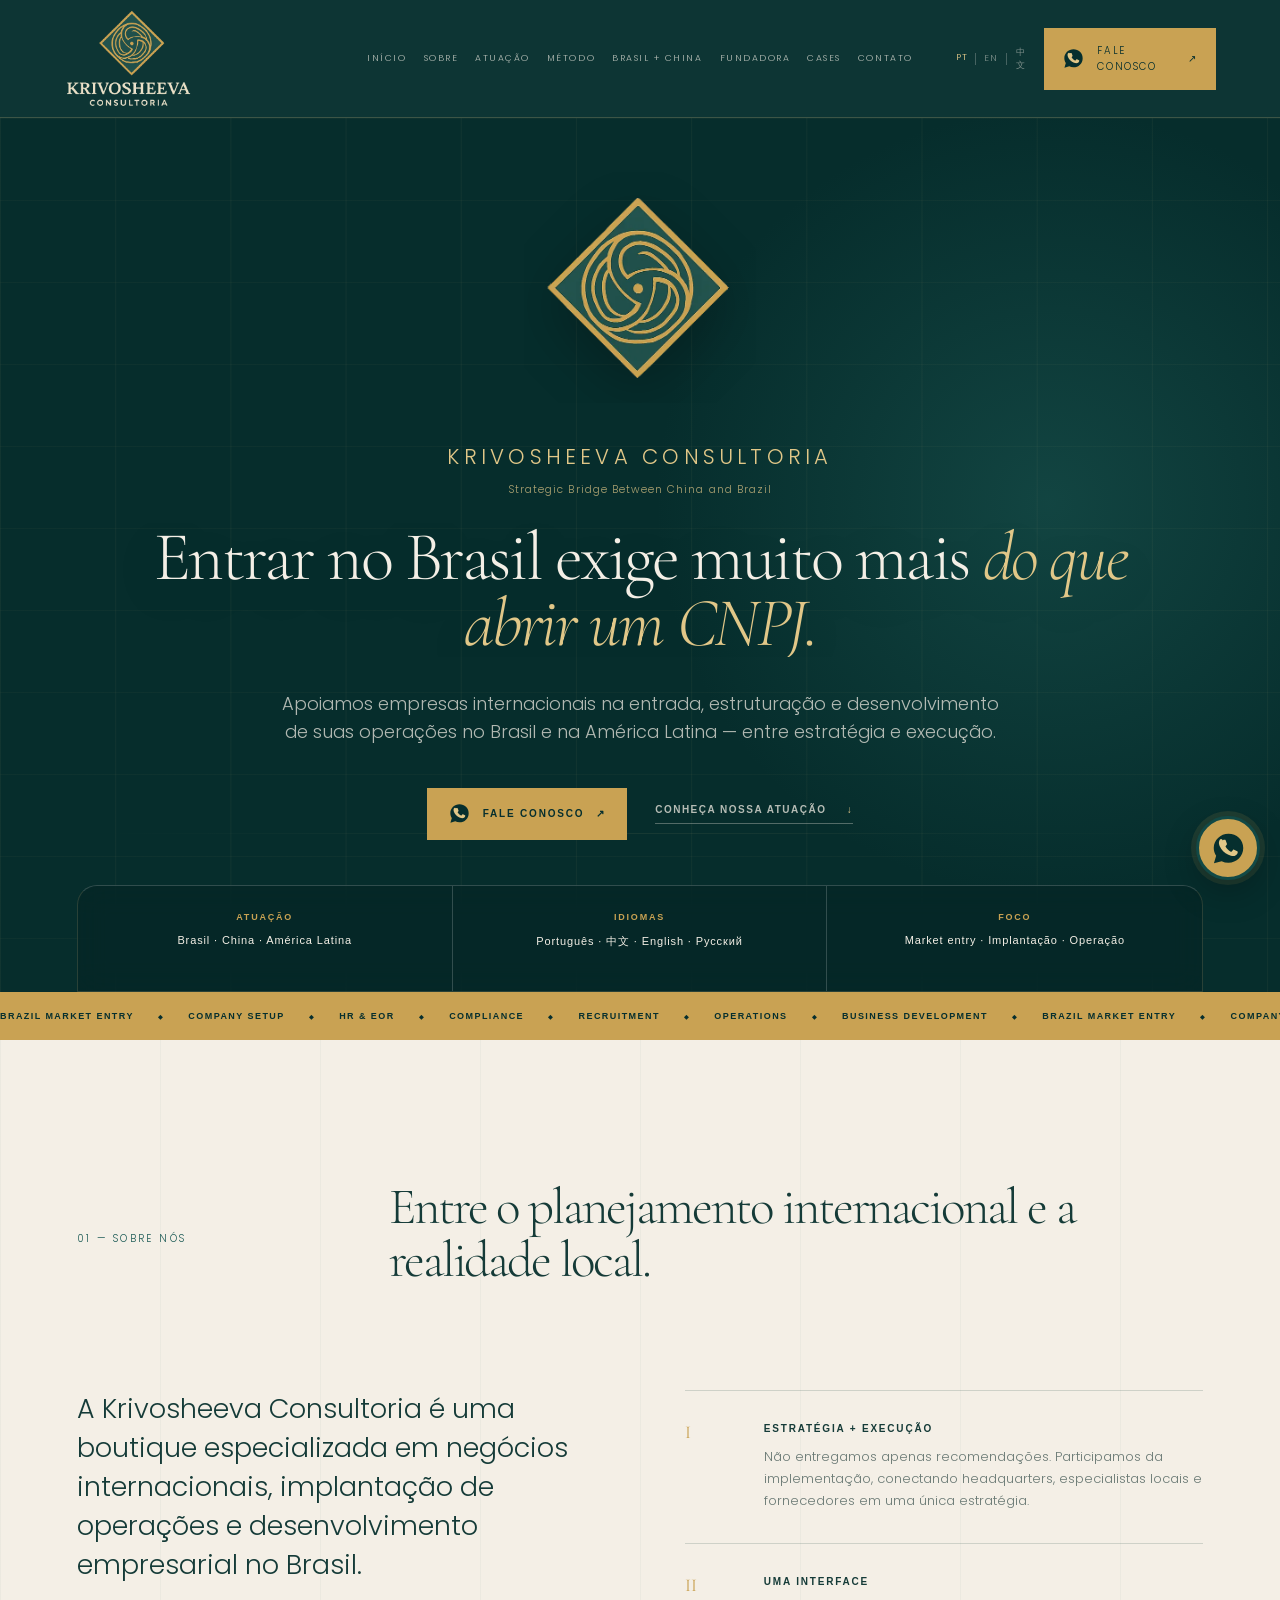
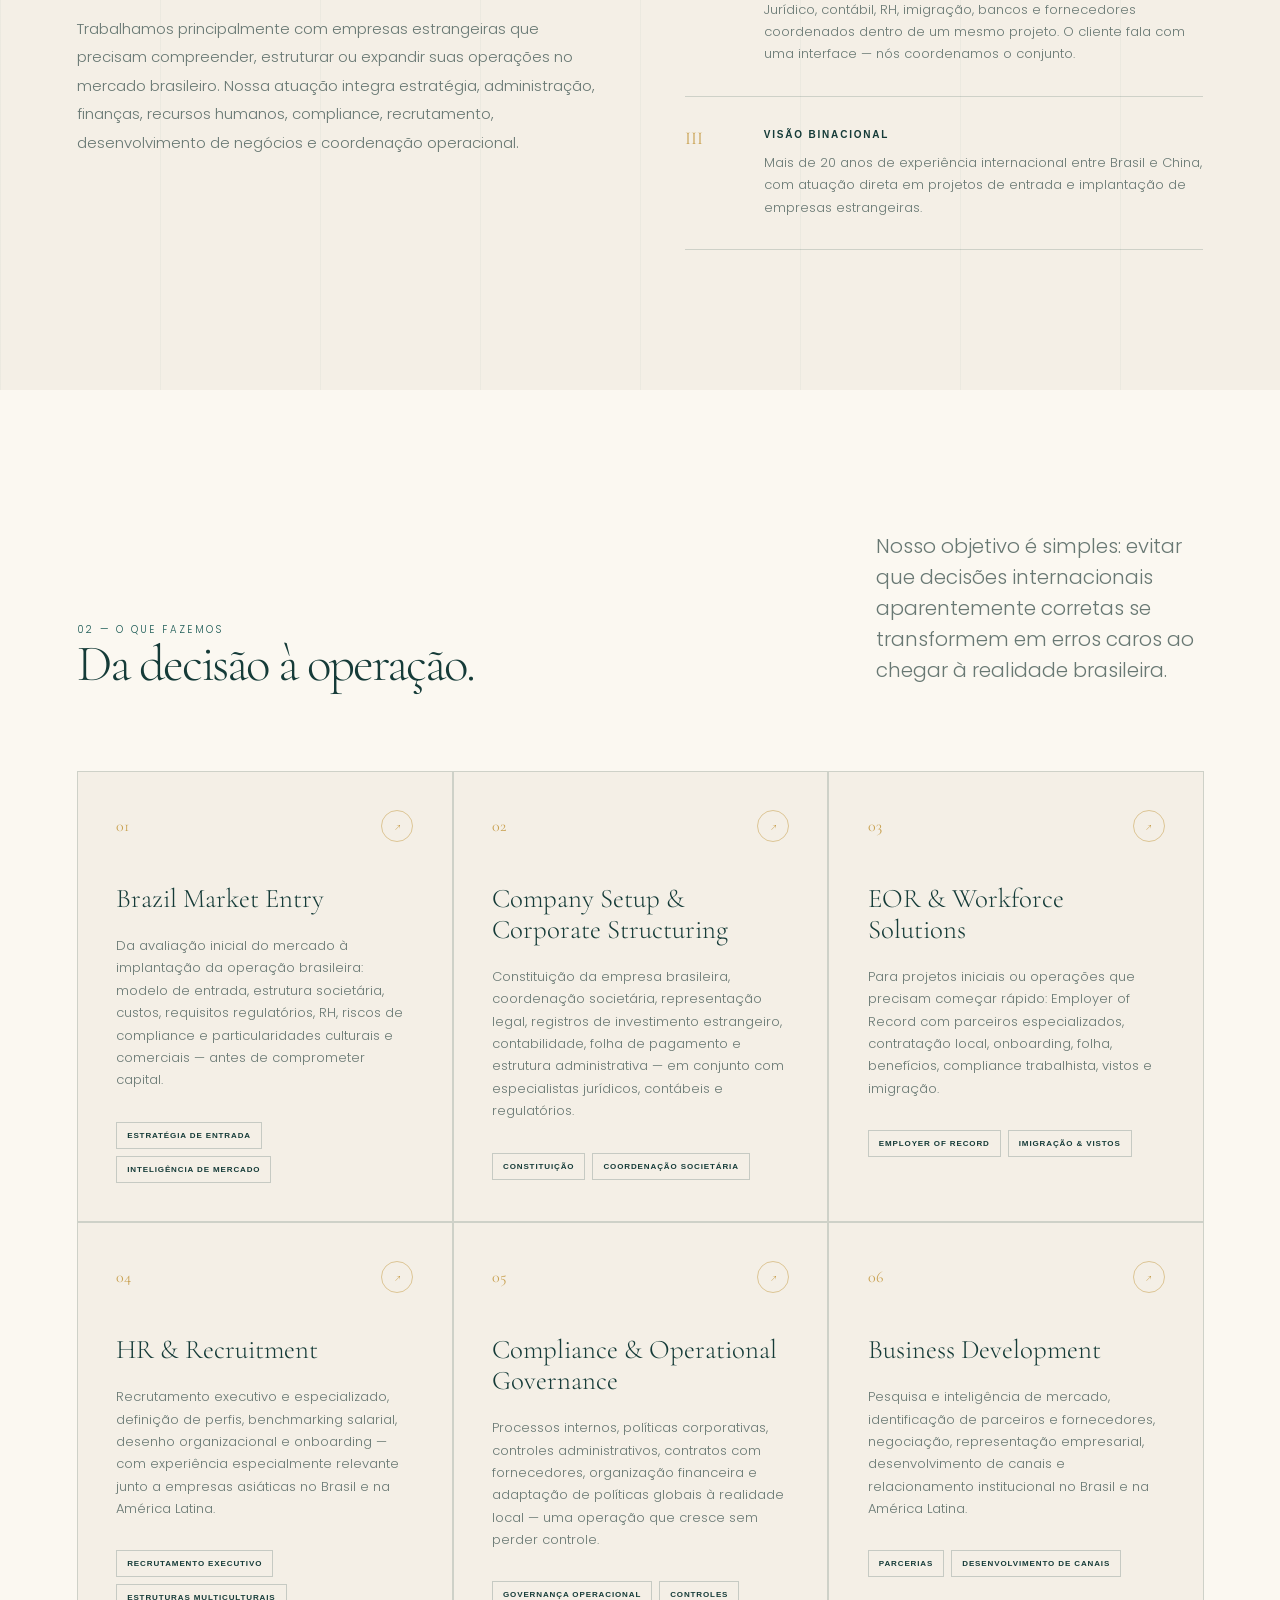
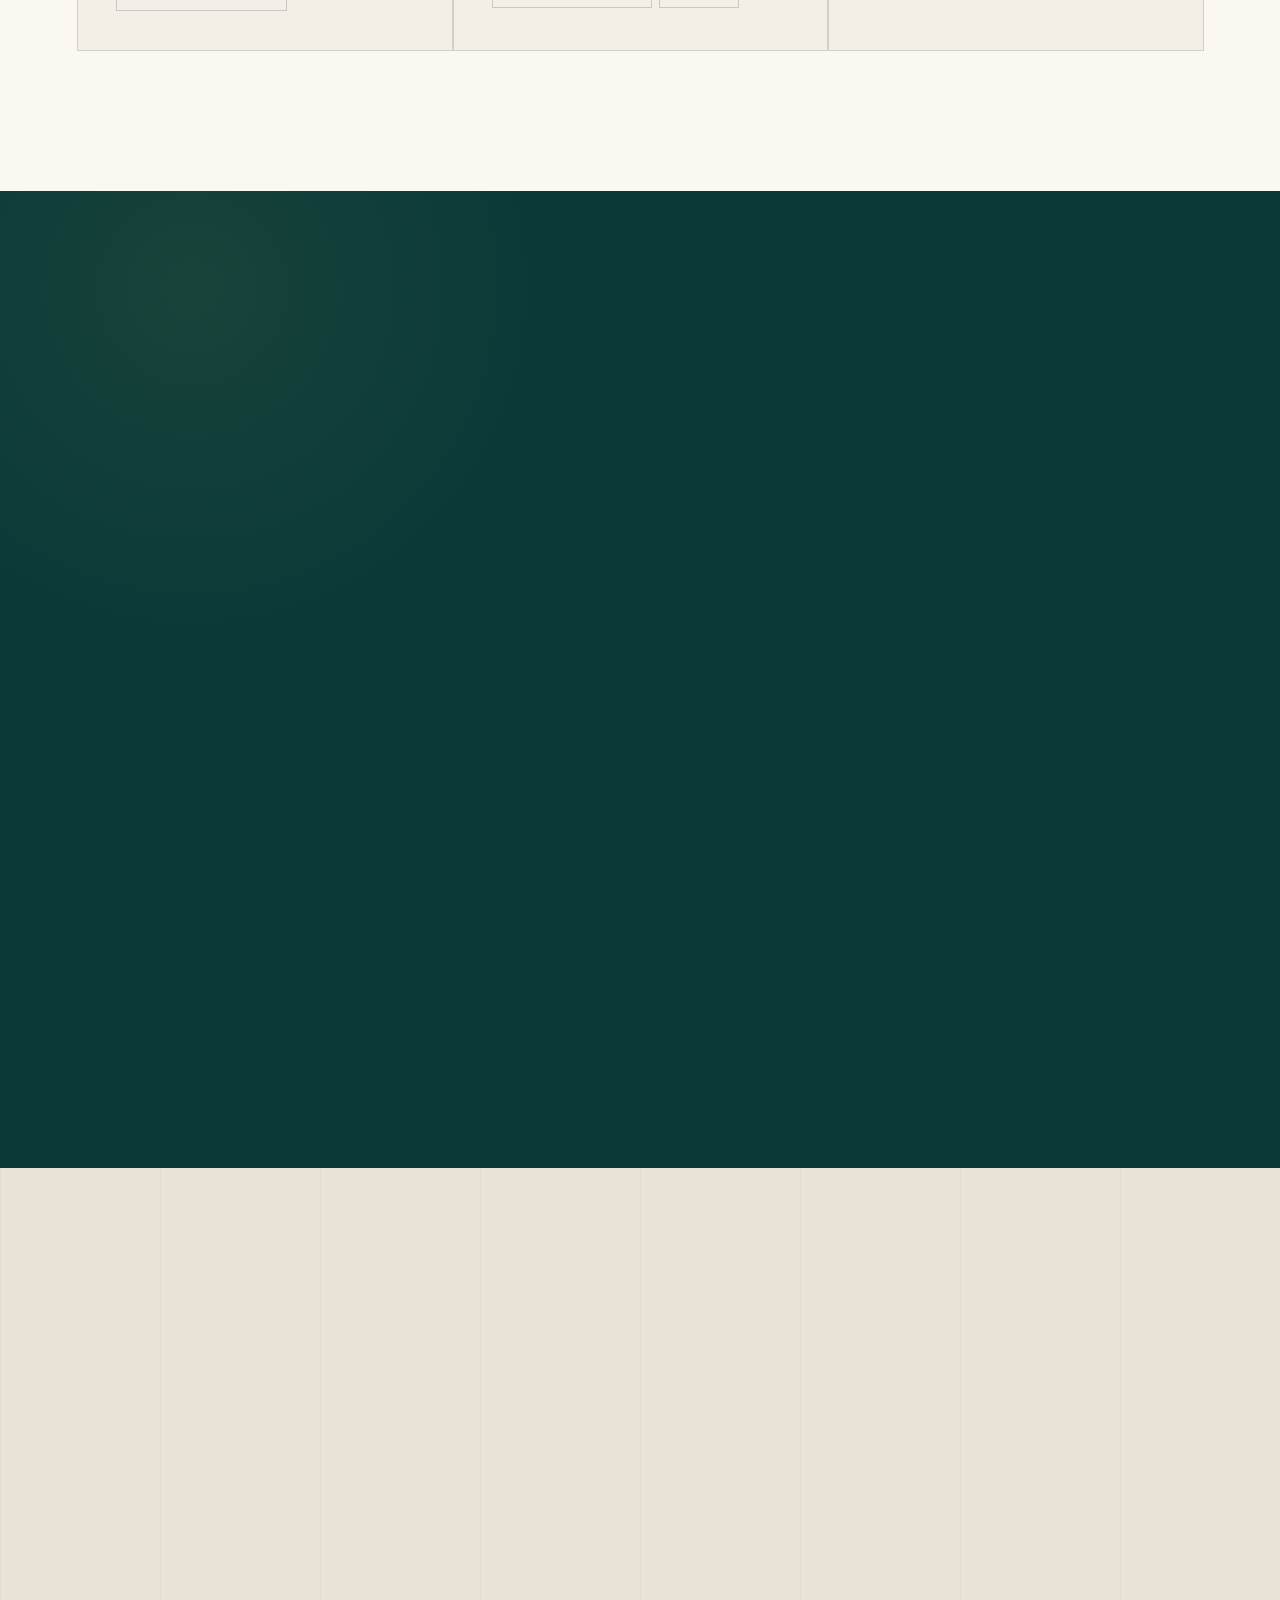
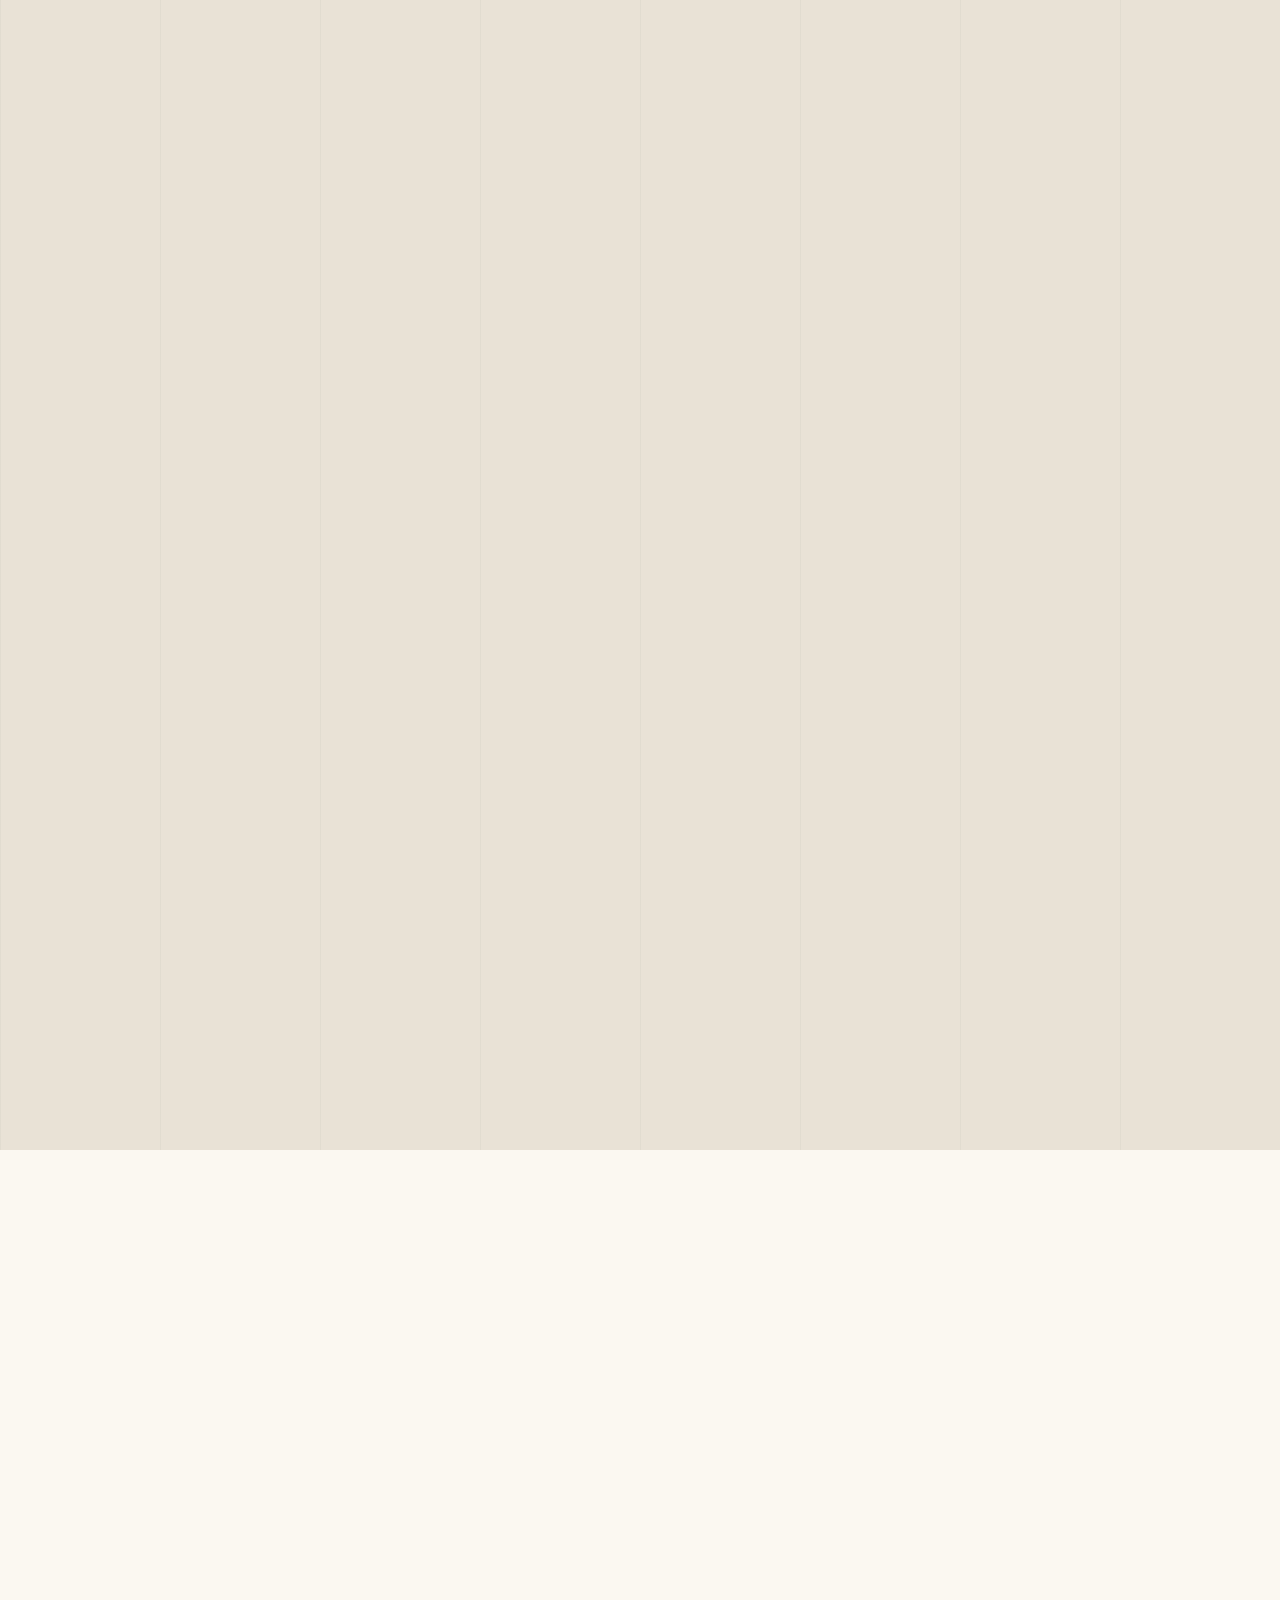
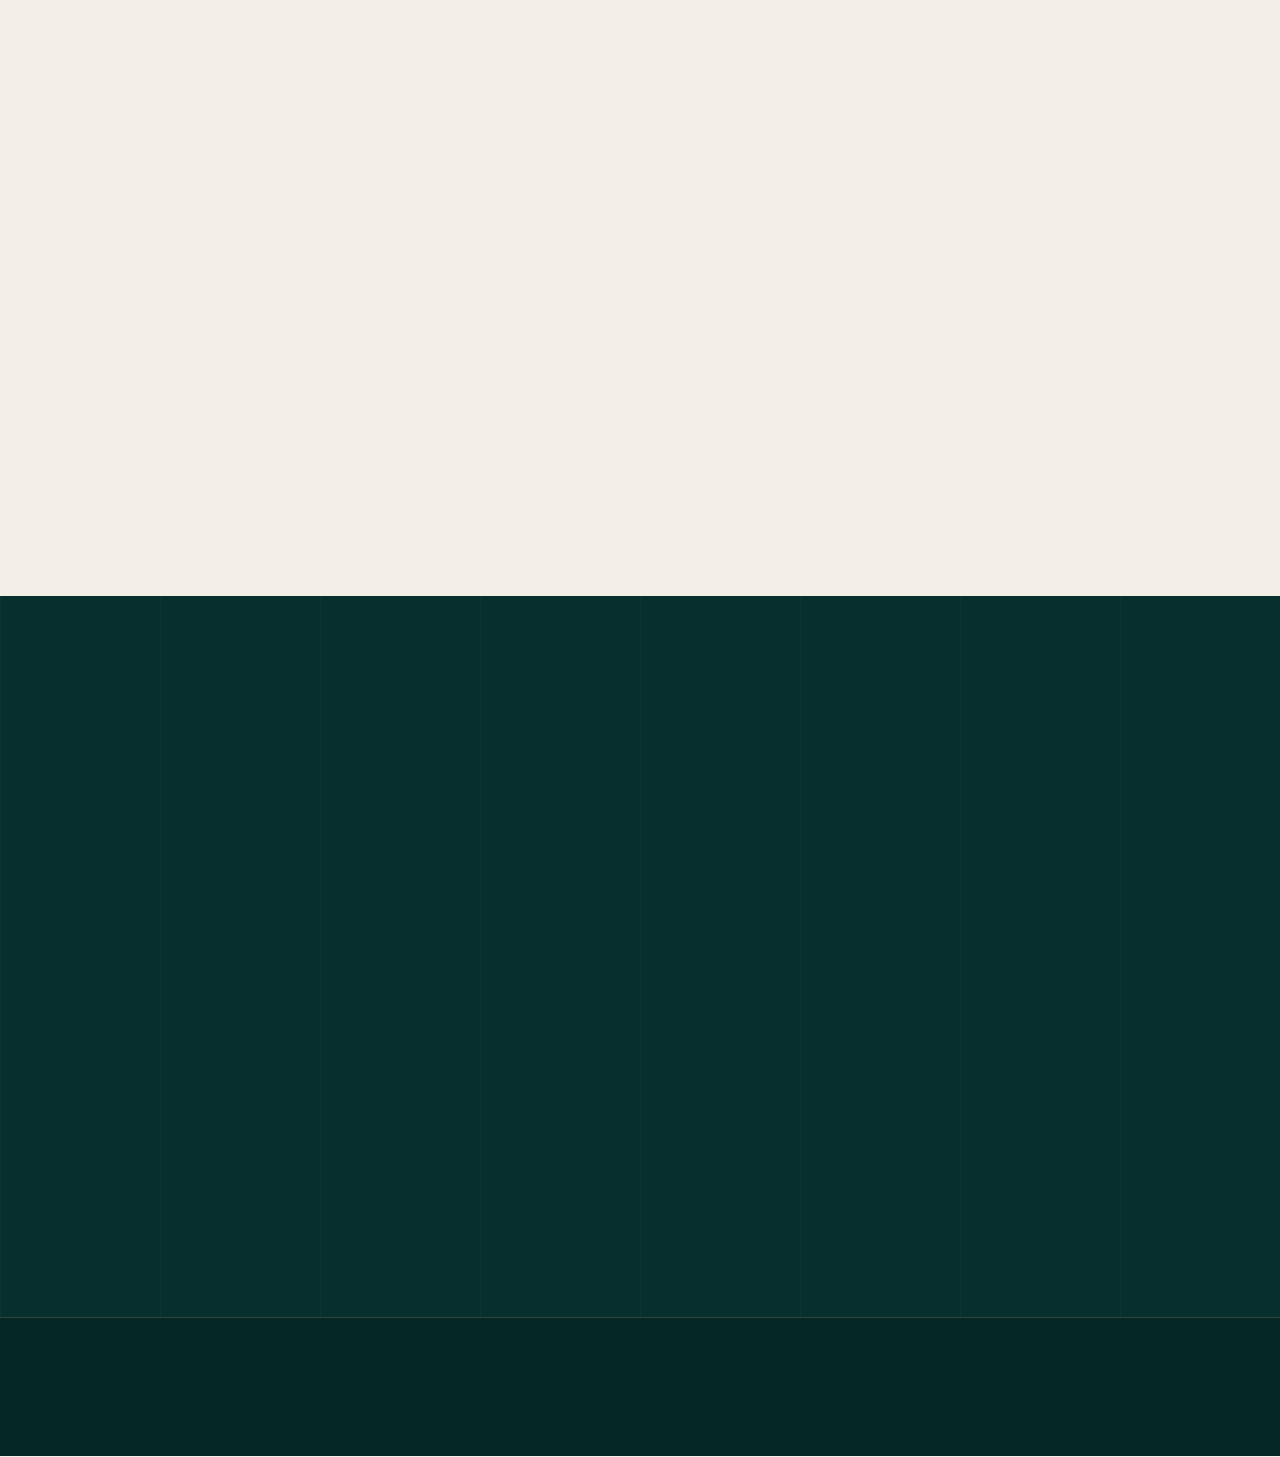
==== commit 758fb857: "Add files via upload" ====
--- a/index.html
+++ b/index.html
@@ -2955,20 +2955,17 @@
 }
 
 .hero-logo-orbit-outer {
-  animation: heroDiamondBreathe 6.8s ease-in-out infinite;
   height: 78%;
   width: 78%;
 }
 
 .hero-logo-orbit-inner {
-  animation: heroDiamondBreathe 6.8s 1.15s ease-in-out infinite reverse;
   border-color: rgba(72, 138, 128, 0.45);
   height: 58%;
   width: 58%;
 }
 
 .hero-logo-glow {
-  animation: heroGlowPulse 5.2s ease-in-out infinite;
   background: radial-gradient(circle, rgba(201, 162, 83, 0.2), rgba(31, 96, 90, 0.1) 44%, transparent 72%);
   filter: blur(12px);
   height: 105%;
@@ -3201,9 +3198,6 @@
         <div class="hero-grid">
           <div class="hero-copy">
             <div class="hero-logo-stage hero-enter hero-enter-one">
-              <span class="hero-logo-orbit hero-logo-orbit-outer" aria-hidden="true"></span>
-              <span class="hero-logo-orbit hero-logo-orbit-inner" aria-hidden="true"></span>
-              <span class="hero-logo-glow" aria-hidden="true"></span>
               <img src="krivosheeva-symbol-v6.webp" alt="Símbolo Krivosheeva Consultoria" width="430" height="441" fetchpriority="high">
             </div>
             <div class="hero-signature hero-enter hero-enter-two">
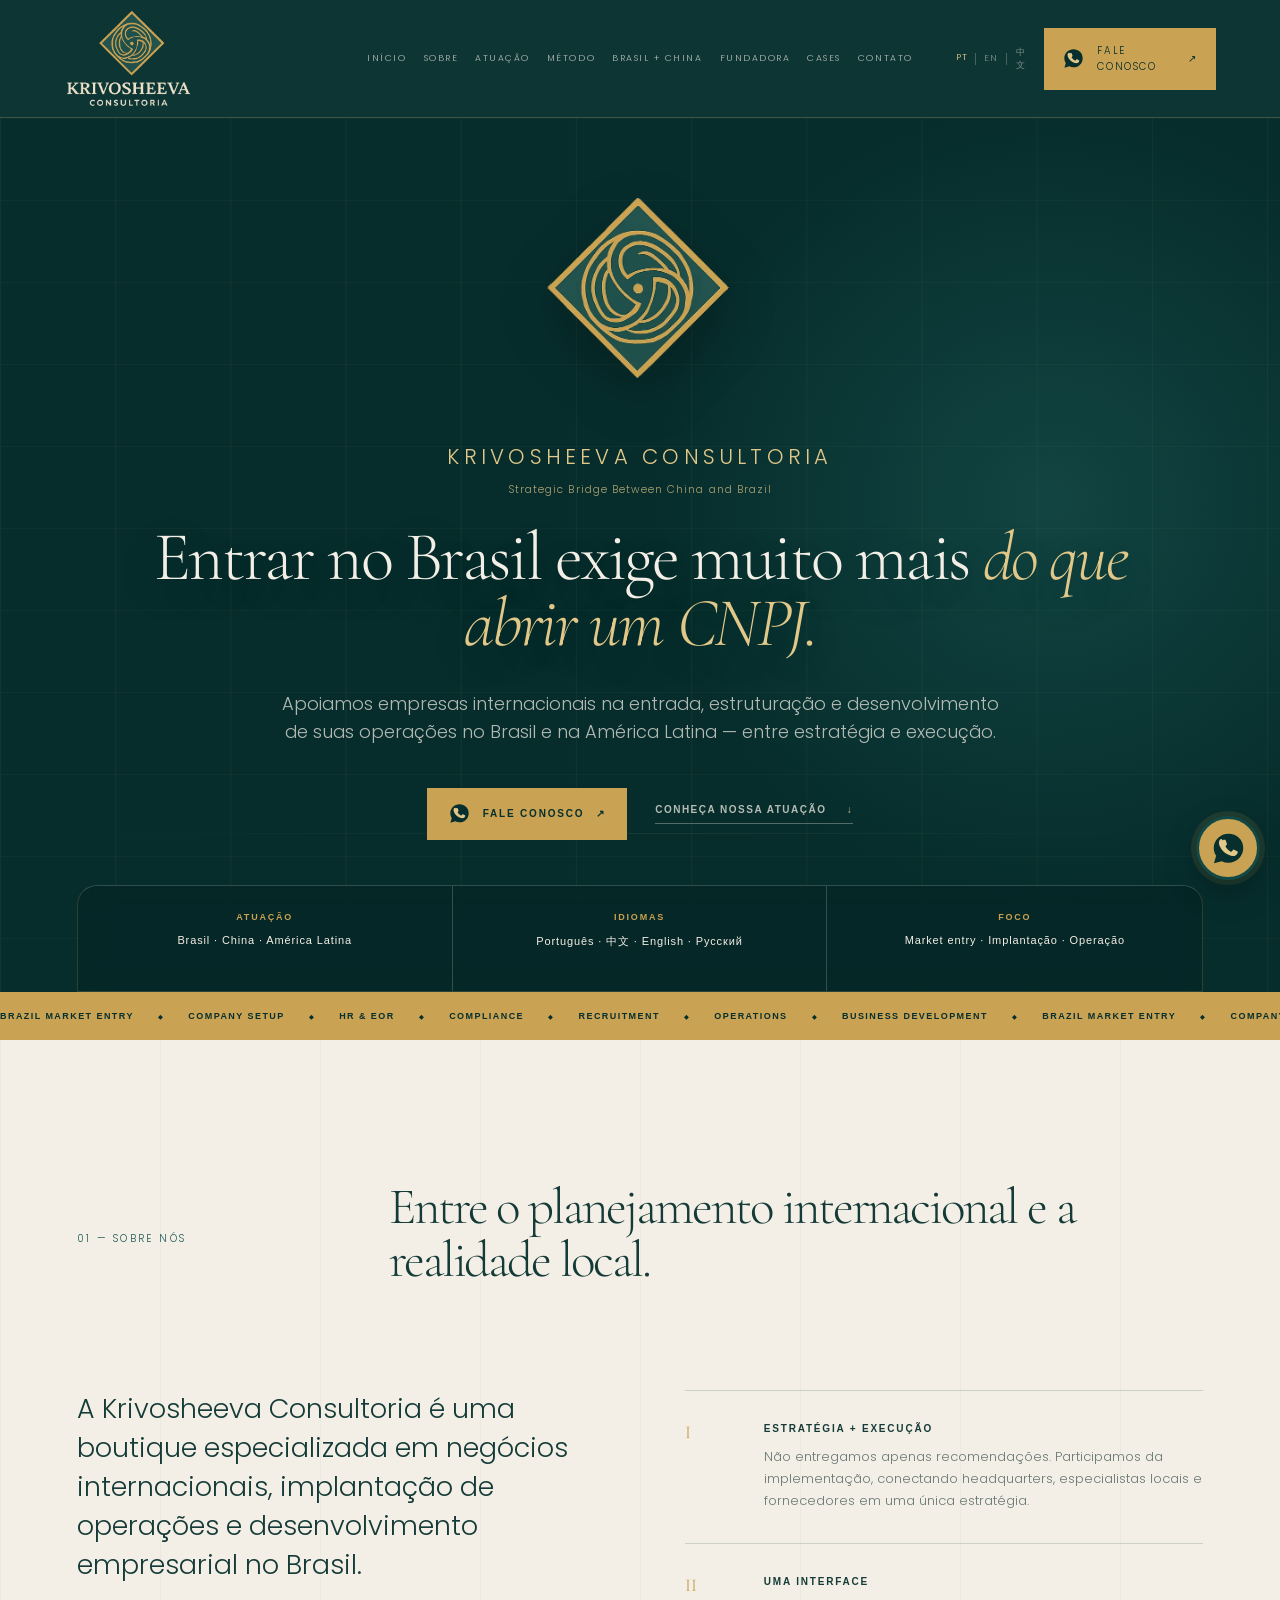
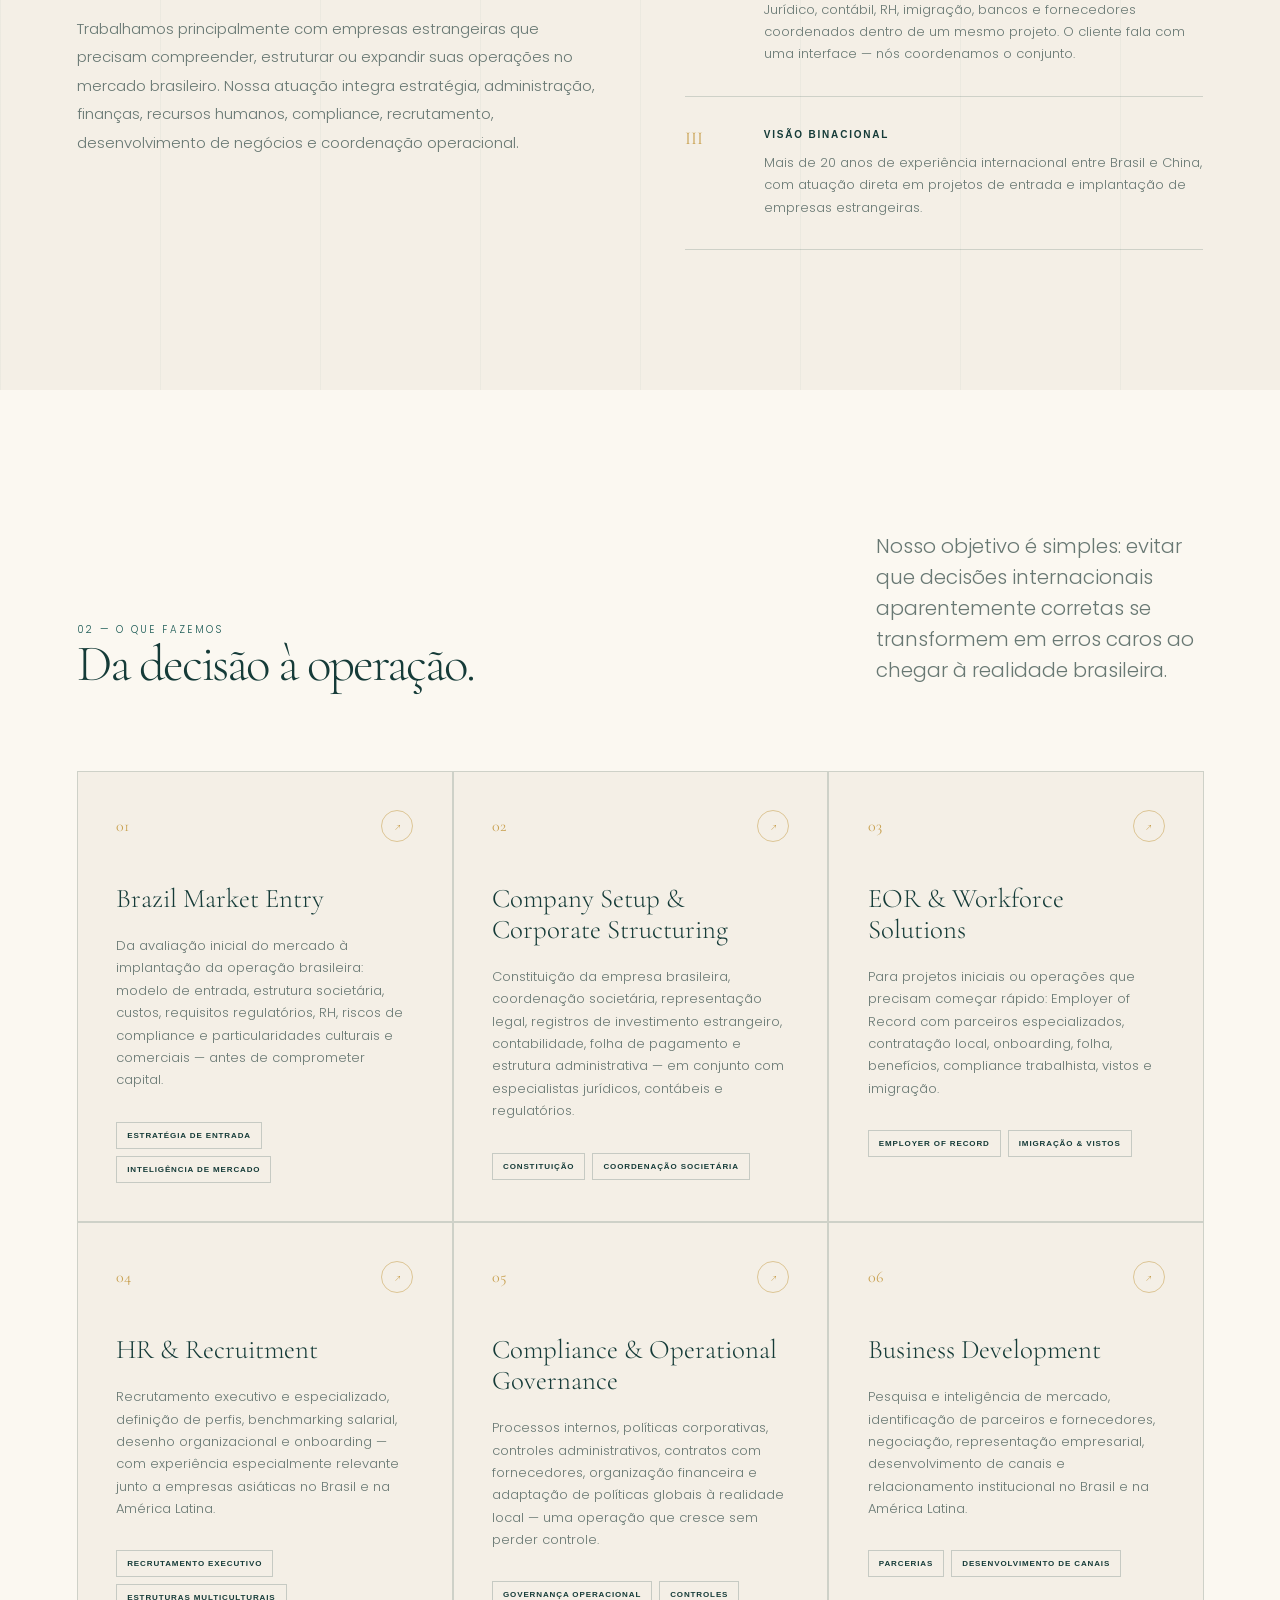
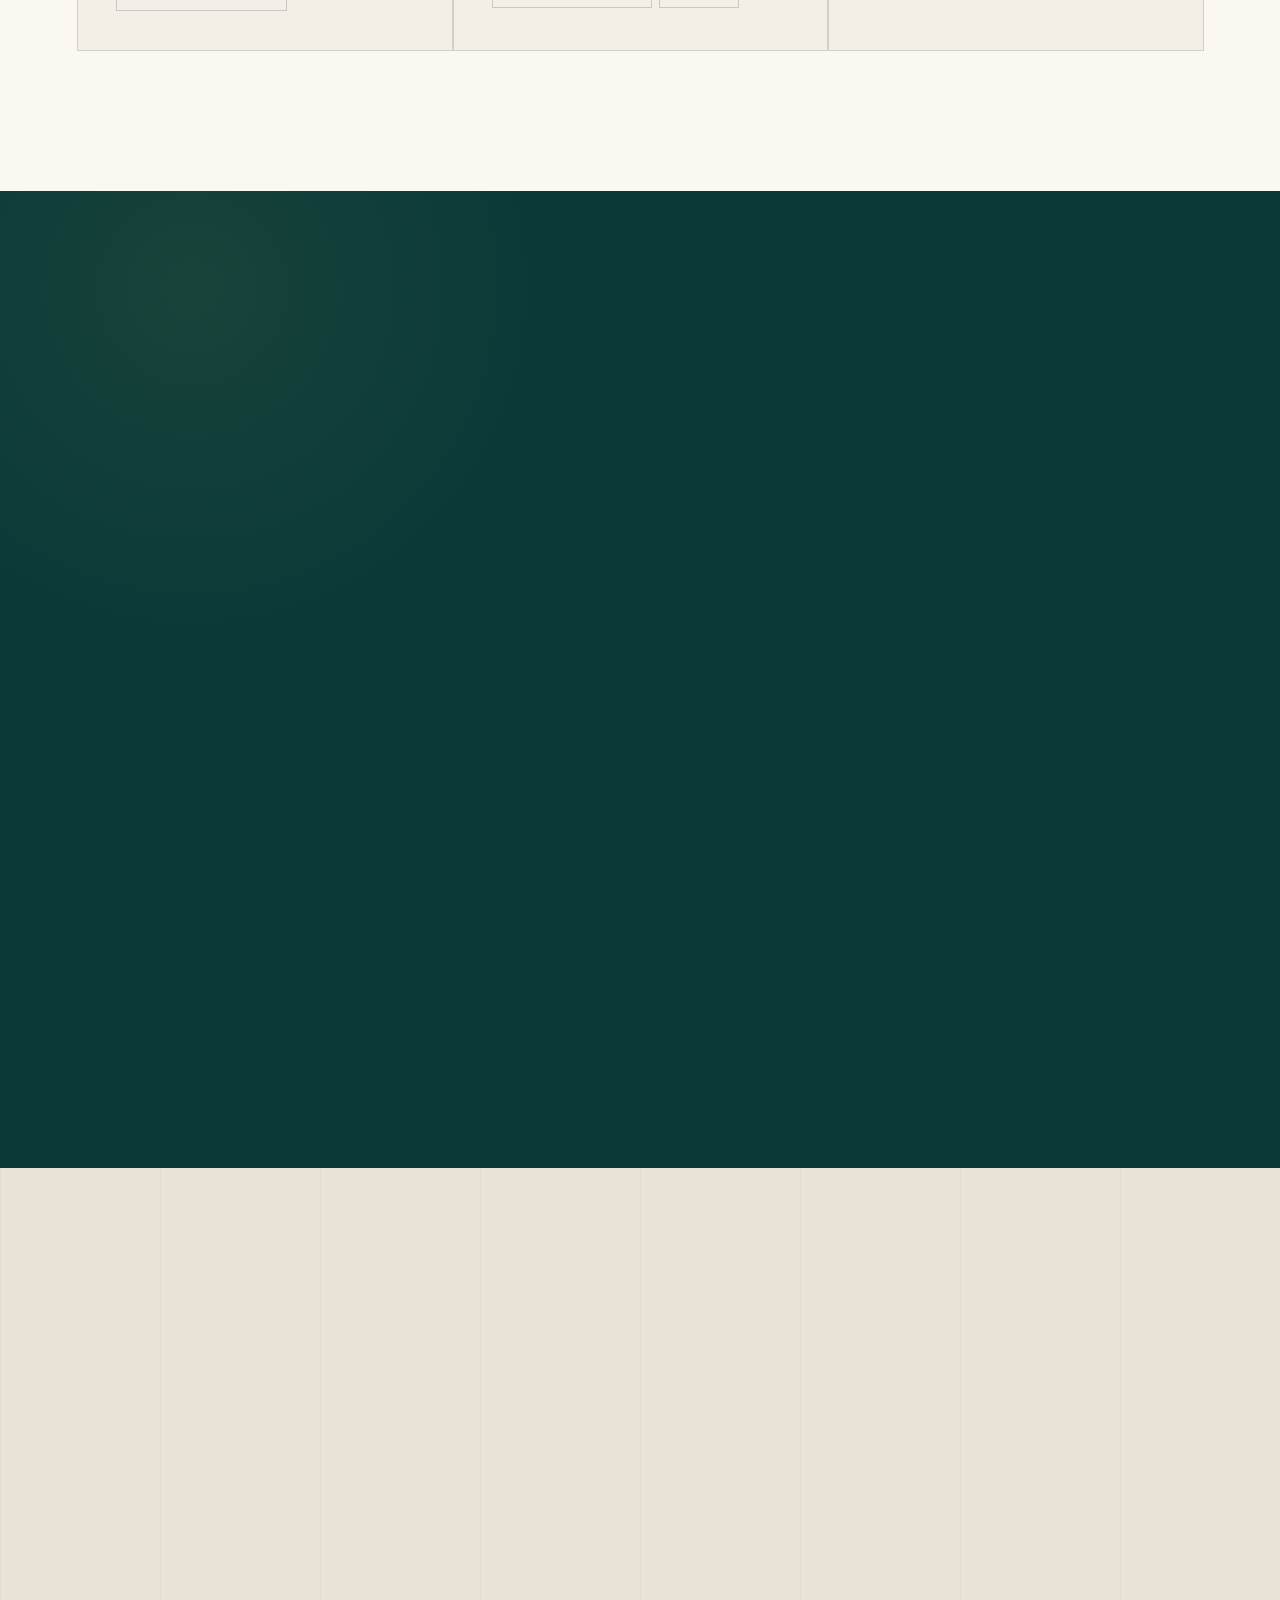
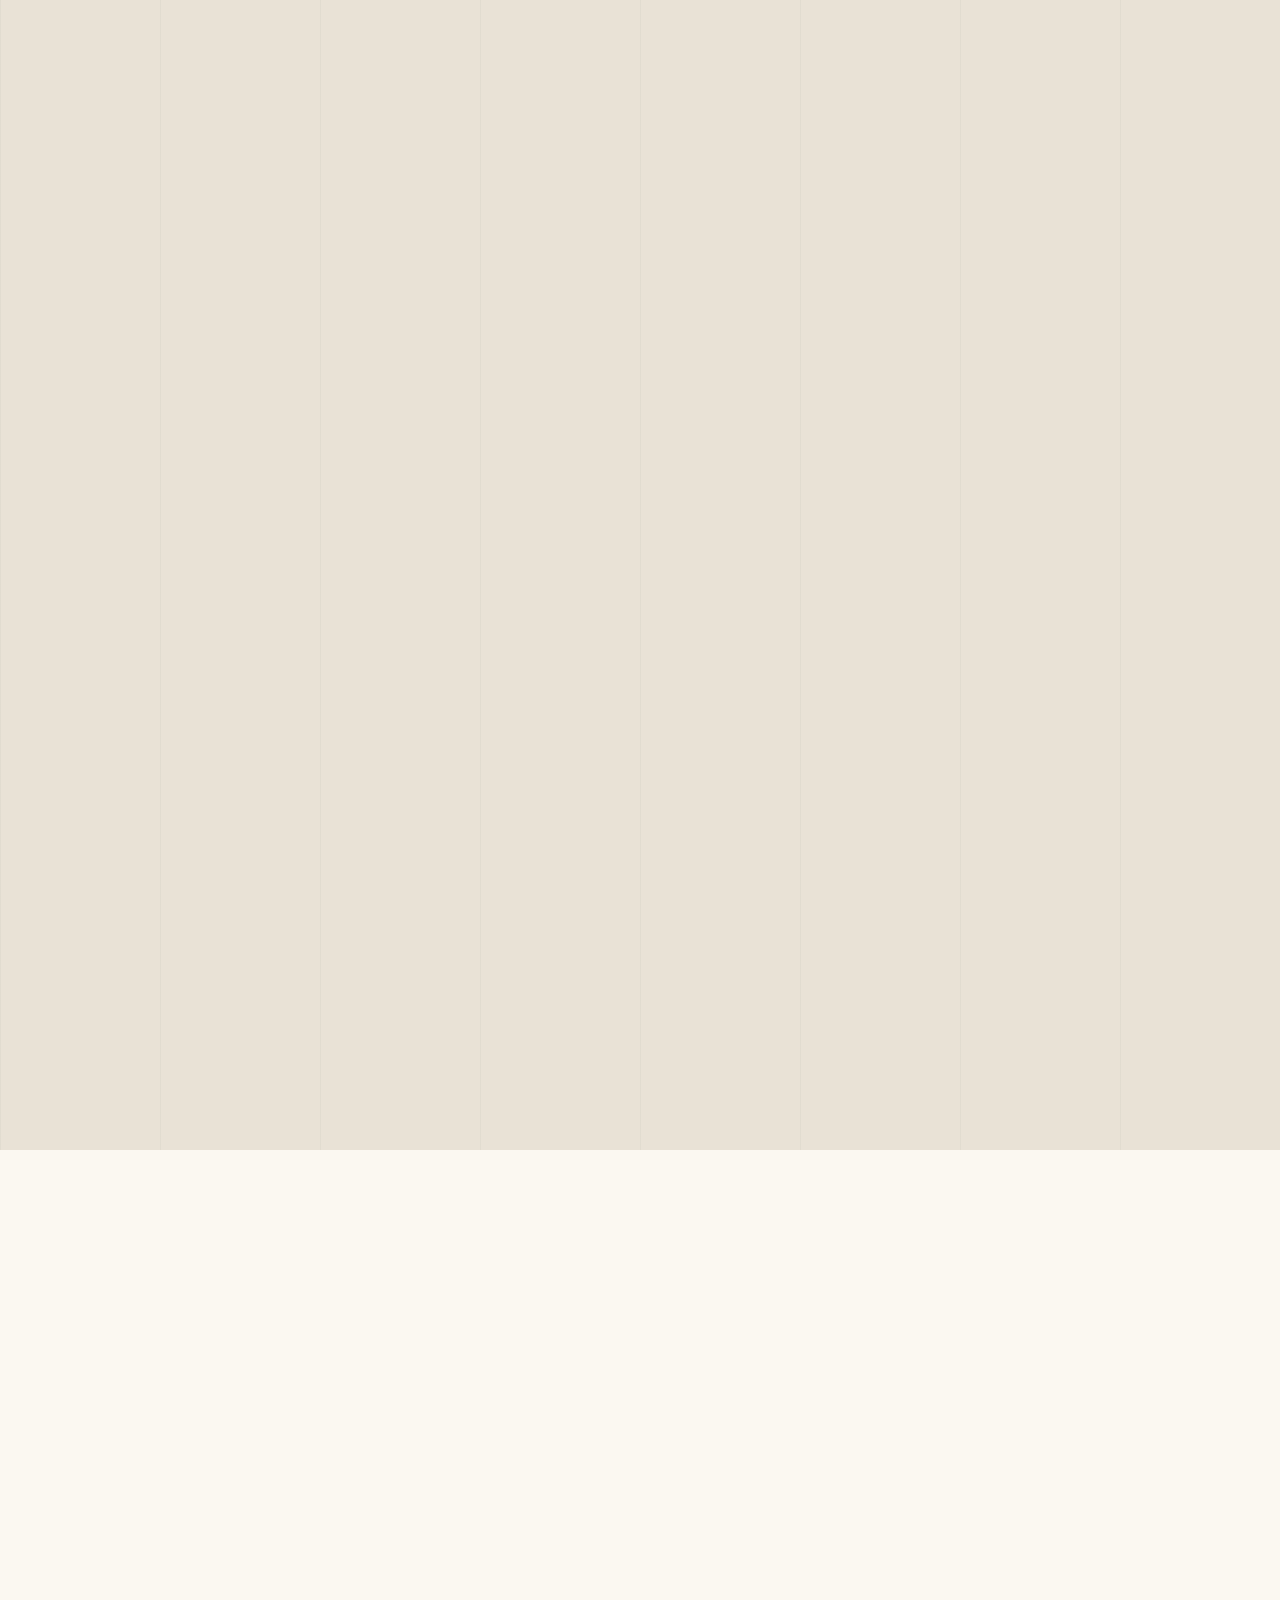
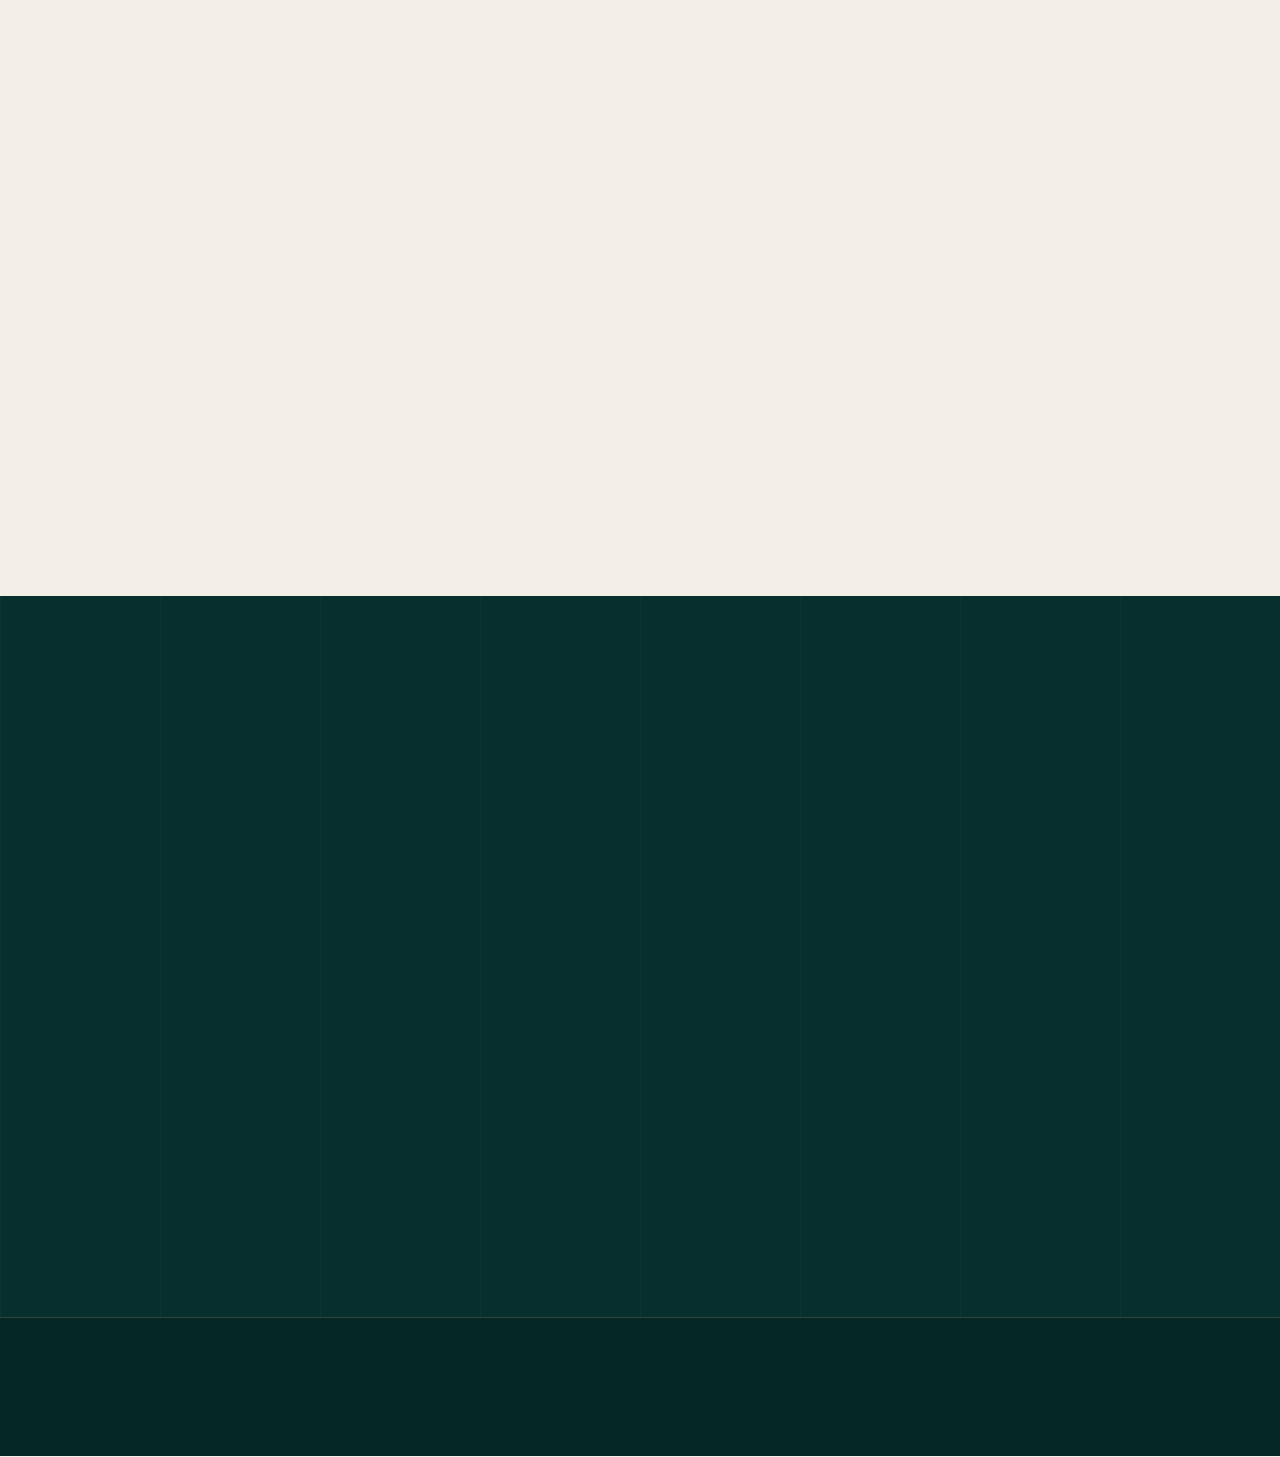
==== commit 507086f0: "Add files via upload" ====
--- a/index.html
+++ b/index.html
@@ -1740,14 +1740,6 @@
   transform: translateY(0);
 }
 
-.hero-enter {
-  animation: heroReveal 900ms cubic-bezier(0.2, 0.72, 0.2, 1) both;
-}
-
-.hero-enter-one { animation-delay: 80ms; }
-.hero-enter-two { animation-delay: 180ms; }
-.hero-enter-three { animation-delay: 310ms; }
-.hero-enter-four { animation-delay: 440ms; }
 
 .mobile-menu[open] nav {
   animation: menuDrop 220ms ease both;
@@ -1773,8 +1765,6 @@
   width: 1px;
 }
 
-@keyframes heroReveal {
-  from { clip-path: inset(0 0 100% 0); filter: blur(8px); opacity: 0; transform: translateY(34px); }
   to { clip-path: inset(0 0 0 0); filter: blur(0); opacity: 1; transform: translateY(0); }
 }
 
@@ -3197,23 +3187,23 @@
       <section class="hero" aria-labelledby="hero-title">
         <div class="hero-grid">
           <div class="hero-copy">
-            <div class="hero-logo-stage hero-enter hero-enter-one">
+            <div class="hero-logo-stage">
               <img src="krivosheeva-symbol-v6.webp" alt="Símbolo Krivosheeva Consultoria" width="430" height="441" fetchpriority="high">
             </div>
-            <div class="hero-signature hero-enter hero-enter-two">
+            <div class="hero-signature">
               <p class="hero-brand-name">KRIVOSHEEVA CONSULTORIA</p>
               <p class="hero-bridge-tagline">Strategic Bridge Between China and Brazil</p>
             </div>
-            <h1 id="hero-title" class="hero-enter hero-enter-three">Entrar no Brasil exige muito mais <em class="hero-emphasis">do que abrir um CNPJ.</em></h1>
-            <p class="hero-intro hero-enter hero-enter-four">Apoiamos empresas internacionais na entrada, estruturação e desenvolvimento de suas operações no Brasil e na América Latina — entre estratégia e execução.</p>
-            <div class="hero-actions hero-enter hero-enter-four">
+            <h1 id="hero-title">Entrar no Brasil exige muito mais <em class="hero-emphasis">do que abrir um CNPJ.</em></h1>
+            <p class="hero-intro">Apoiamos empresas internacionais na entrada, estruturação e desenvolvimento de suas operações no Brasil e na América Latina — entre estratégia e execução.</p>
+            <div class="hero-actions">
               <a class="button button-gold whatsapp-button" href="https://wa.me/558892325256?text=Ol%C3%A1!%20Gostaria%20de%20conversar%20sobre%20um%20projeto%20de%20entrada%20ou%20expans%C3%A3o%20no%20Brasil." target="_blank" rel="noreferrer"><svg class="whatsapp-icon" viewBox="0 0 32 32" aria-hidden="true"><path d="M16 3.25c-7.03 0-12.75 5.52-12.75 12.32 0 2.4.72 4.74 2.08 6.72L3.4 28.75l6.67-1.82A13.05 13.05 0 0 0 16 28.32c7.03 0 12.75-5.52 12.75-12.75S23.03 3.25 16 3.25Z"></path><path d="M11.15 9.12c.3-.66.61-.68.9-.7h.77c.25 0 .58.09.72.52l1.08 2.87c.13.36.07.65-.16.93l-.85 1.03c-.25.29-.2.56-.07.8 1.03 1.82 2.53 3.25 4.45 4.2.29.14.57.13.8-.15l1.1-1.35c.28-.34.59-.4.96-.25l2.7 1.29c.4.2.55.42.5.77-.23 1.77-1.3 2.95-2.8 3.35-1.4.37-3.28-.05-5.31-1.03-3.47-1.67-6.16-4.33-7.62-7.65-.8-1.83-.77-3.42-.16-4.63.4-.78.96-1.28 1.55-1.28.55 0 1.07.63 1.5 1.29Z"></path></svg>Fale conosco <span>↗</span></a>
               <a class="text-link" href="#servicos">Conheça nossa atuação <span>↓</span></a>
             </div>
           </div>
         </div>
 
-        <div class="hero-facts hero-enter hero-enter-four" aria-label="Resumo da atuação">
+        <div class="hero-facts" aria-label="Resumo da atuação">
           <div><span>Atuação</span><strong>Brasil · China · América Latina</strong></div><div><span>Idiomas</span><strong>Português · 中文 · English · Русский</strong></div><div><span>Foco</span><strong>Market entry · Implantação · Operação</strong></div>
         </div>
       </section>
